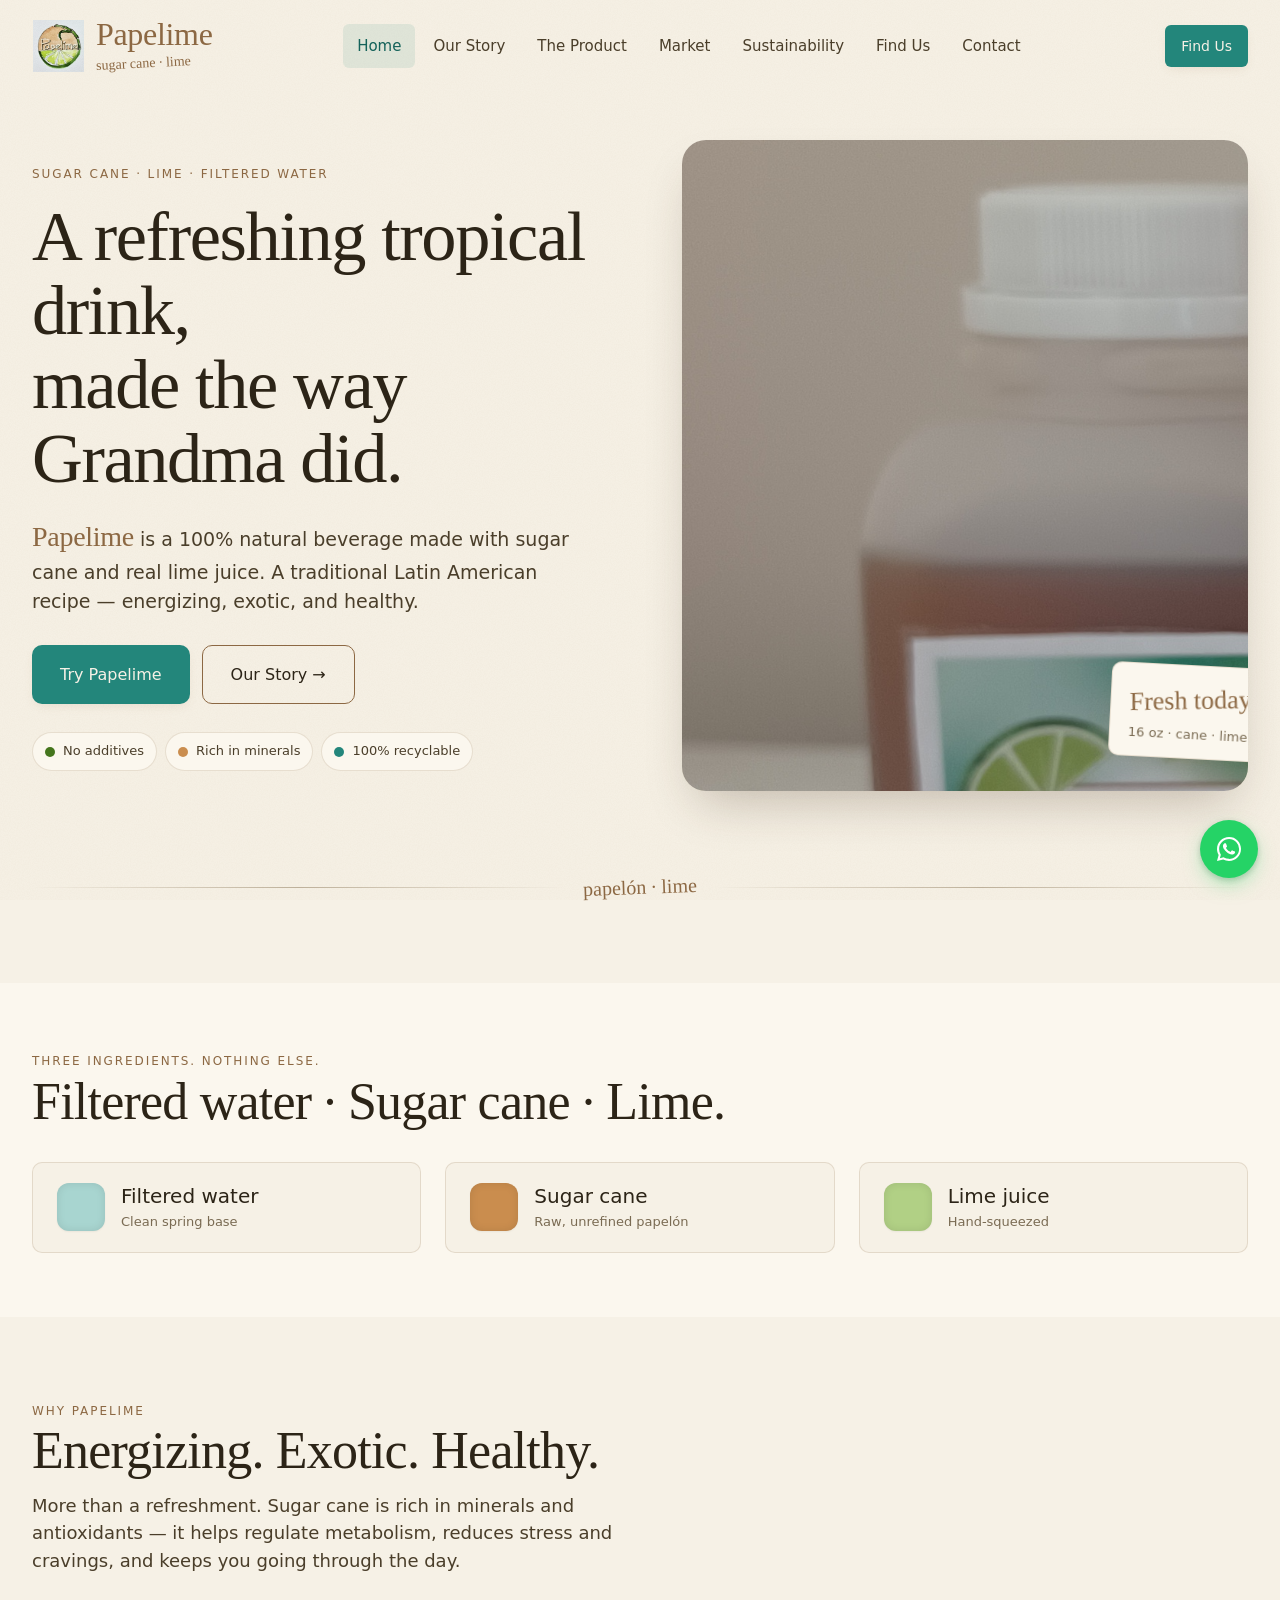
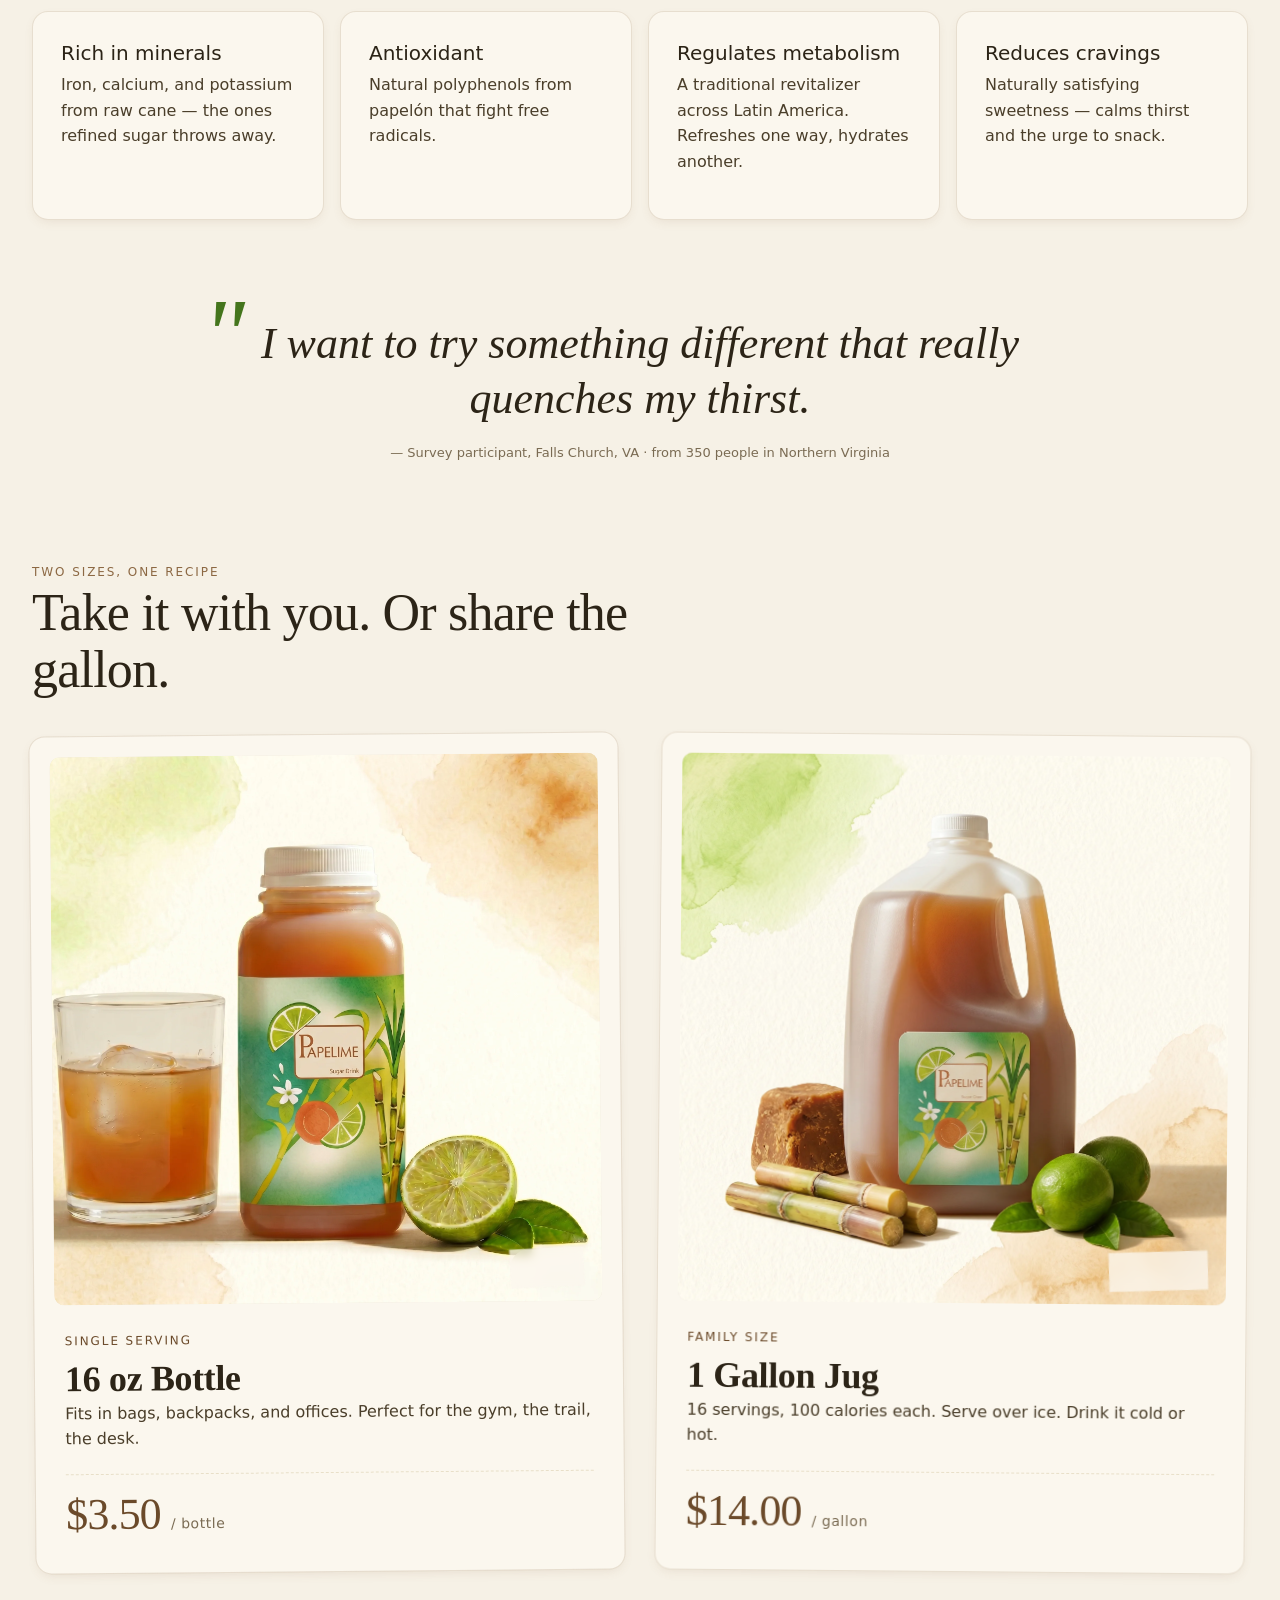
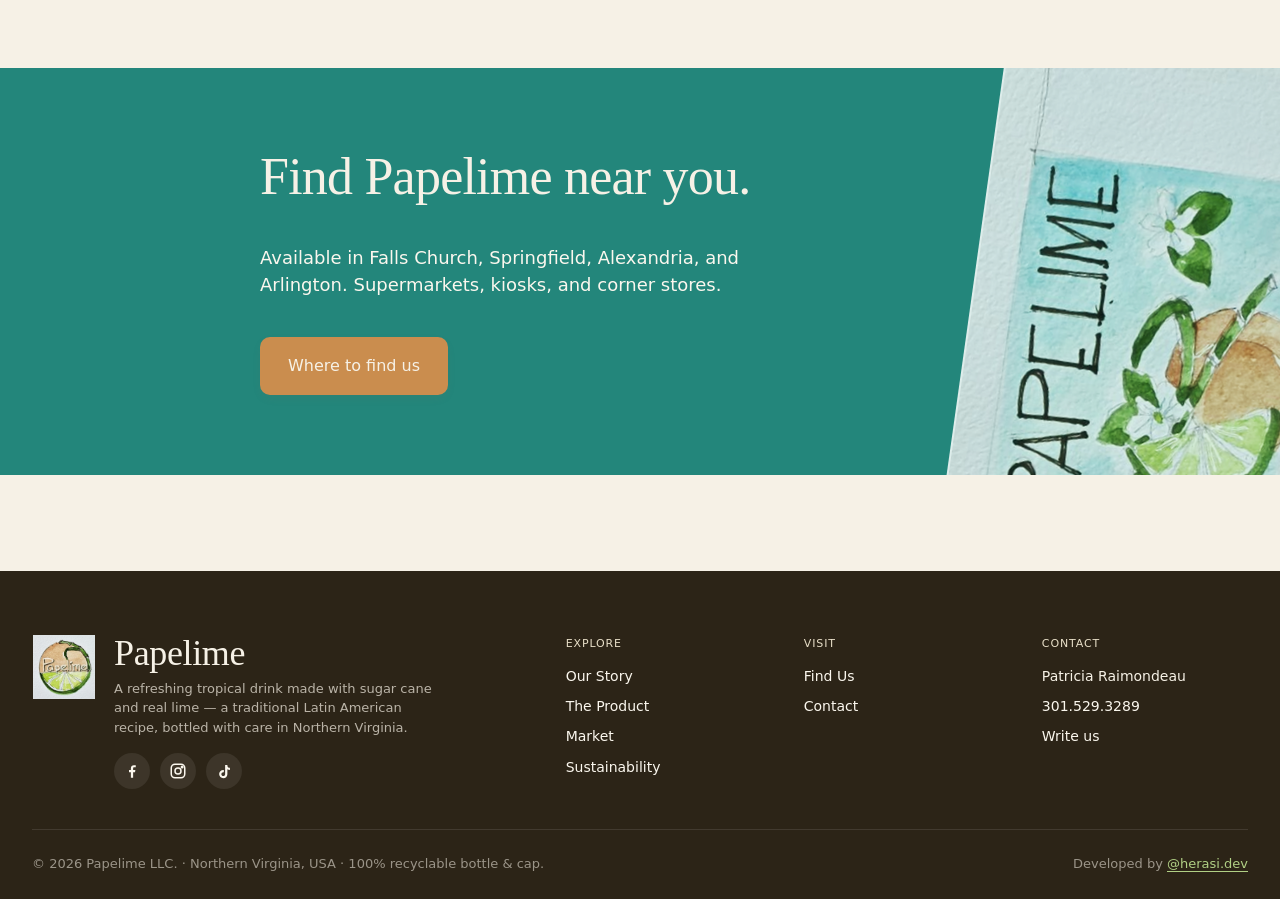
==== index.html @ 5a052194 "Redesign Two Sizes section: full square photos as visual hero Each product card now shows its full 1" ====
<!doctype html>
<html lang="en">
<head>
<meta charset="utf-8"/>
<meta name="viewport" content="width=device-width, initial-scale=1"/>
<meta http-equiv="Content-Security-Policy" content="default-src 'self'; img-src 'self' data:; style-src 'self' 'unsafe-inline' https://fonts.googleapis.com; font-src 'self' https://fonts.gstatic.com; script-src 'self'; connect-src 'self'; frame-ancestors 'none'; base-uri 'self'; form-action 'none';"/>
<title>Papelime — Sugar Cane &amp; Lime · Northern Virginia</title>
<meta name="description" content="A refreshing tropical drink made with sugar cane and real lime juice. A traditional Latin American recipe — energizing, exotic, healthy."/>
<link rel="stylesheet" href="styles.css"/>
<link rel="icon" type="image/png" href="assets/papelime-logo.png"/>
</head>
<body>
<div class="page-wrap">
<header class="nav">
  <a class="nav__brand" href="index.html">
    <img src="assets/papelime-logo.png" alt="Papelime"/>
    <span class="nav__brand-text">
      <span class="nav__brand-name">Papelime</span>
      <span class="nav__brand-sub">sugar cane &middot; lime</span>
    </span>
  </a>
  <nav class="nav__links" id="nav-menu">
    <a class="nav__link is-active" href="index.html">Home</a>
    <a class="nav__link" href="story/">Our Story</a>
    <a class="nav__link" href="product/">The Product</a>
    <a class="nav__link" href="market/">Market</a>
    <a class="nav__link" href="sustainability/">Sustainability</a>
    <a class="nav__link" href="find/">Find Us</a>
    <a class="nav__link" href="contact/">Contact</a>
  </nav>
  <div class="nav__cta">
    <a class="btn btn--primary btn--sm" href="find/">Find Us</a>
  </div>
  <button class="nav__toggle" type="button" aria-label="Open menu" aria-expanded="false" aria-controls="nav-menu">
    <svg viewBox="0 0 24 24" fill="none" stroke="currentColor" stroke-width="2" stroke-linecap="round"><line x1="3" y1="7" x2="21" y2="7"/><line x1="3" y1="12" x2="21" y2="12"/><line x1="3" y1="17" x2="21" y2="17"/></svg>
  </button>
</header>
<main class="page-content">

<section class="hero" data-screen-label="01 Home — Hero">
  <div class="hero__copy">
    <span class="t-eyebrow">Sugar Cane &middot; Lime &middot; Filtered Water</span>
    <h1 class="hero__h1">A refreshing tropical drink,<br/>made the way Grandma did.</h1>
    <p class="hero__sub">
      <span class="hero__brand-inline">Papelime</span> is a 100% natural beverage made with sugar cane and real lime juice.
      A traditional Latin American recipe &mdash; energizing, exotic, and healthy.
    </p>
    <div class="hero__ctas">
      <a class="btn btn--primary btn--lg" href="product/">Try Papelime</a>
      <a class="btn btn--ghost btn--lg" href="story/">Our Story →</a>
    </div>
    <div class="hero__chips">
      <span class="chip"><span class="chip__dot" style="background:var(--lime)"></span>No additives</span>
      <span class="chip"><span class="chip__dot" style="background:var(--papelon)"></span>Rich in minerals</span>
      <span class="chip"><span class="chip__dot" style="background:var(--cane-teal)"></span>100% recyclable</span>
    </div>
  </div>
  <div class="hero__art">
    <div class="hero__photo-wrap">
      <img class="hero__photo" src="assets/bottle-small.jpg" alt="Papelime 16 oz bottle"/>
      <div class="hero__label">
        <span class="script-note" style="font-size:26px; transform:rotate(-4deg); color:var(--molasses);">Fresh today</span>
        <span class="t-caption" style="display:block; margin-top:4px;">16 oz &middot; cane &middot; lime</span>
      </div>
    </div>
  </div>
</section>

<div class="divider"><span class="divider__line"></span><span class="script-note" style="font-size:20px; transform:rotate(-2deg); color:var(--molasses);">papelón &middot; lime</span><span class="divider__line"></span></div>

<section class="band" data-screen-label="01 Home — Ingredients">
  <div class="band__head">
    <span class="t-eyebrow">Three ingredients. Nothing else.</span>
    <h2 class="t-display-2">Filtered water · Sugar cane · Lime.</h2>
  </div>
  <div class="ingredients">
    <div class="ing">
      <span class="ing__swatch" style="background:var(--cane-teal-light)"></span>
      <div><h3 class="t-h3">Filtered water</h3><p class="t-caption" style="margin:4px 0 0">Clean spring base</p></div>
    </div>
    <div class="ing">
      <span class="ing__swatch" style="background:var(--papelon)"></span>
      <div><h3 class="t-h3">Sugar cane</h3><p class="t-caption" style="margin:4px 0 0">Raw, unrefined papelón</p></div>
    </div>
    <div class="ing">
      <span class="ing__swatch" style="background:var(--lime-light)"></span>
      <div><h3 class="t-h3">Lime juice</h3><p class="t-caption" style="margin:4px 0 0">Hand-squeezed</p></div>
    </div>
  </div>
</section>

<section class="section" data-screen-label="01 Home — Why">
  <div class="section__head">
    <span class="t-eyebrow">Why Papelime</span>
    <h2 class="t-display-2">Energizing. Exotic. Healthy.</h2>
    <p class="t-body-lg" style="max-width:640px; margin-top:12px;">
      More than a refreshment. Sugar cane is rich in minerals and antioxidants &mdash;
      it helps regulate metabolism, reduces stress and cravings, and keeps you going through the day.
    </p>
  </div>
  <div class="why">
    <div class="card card--warm"><h3 class="t-h3">Rich in minerals</h3><p class="t-body" style="margin-top:6px">Iron, calcium, and potassium from raw cane &mdash; the ones refined sugar throws away.</p></div>
    <div class="card card--warm"><h3 class="t-h3">Antioxidant</h3><p class="t-body" style="margin-top:6px">Natural polyphenols from papelón that fight free radicals.</p></div>
    <div class="card card--warm"><h3 class="t-h3">Regulates metabolism</h3><p class="t-body" style="margin-top:6px">A traditional revitalizer across Latin America. Refreshes one way, hydrates another.</p></div>
    <div class="card card--warm"><h3 class="t-h3">Reduces cravings</h3><p class="t-body" style="margin-top:6px">Naturally satisfying sweetness &mdash; calms thirst and the urge to snack.</p></div>
  </div>
</section>

<section class="quote" data-screen-label="01 Home — Quote">
  <blockquote class="quote__text">
    <span class="quote__open">"</span>
    I want to try something different that really quenches my thirst.
  </blockquote>
  <p class="t-caption" style="margin-top:18px;">&mdash; Survey participant, Falls Church, VA &middot; from 350 people in Northern Virginia</p>
</section>

<section class="section" data-screen-label="01 Home — Sizes">
  <div class="section__head">
    <span class="t-eyebrow">Two sizes, one recipe</span>
    <h2 class="t-display-2">Take it with you. Or share the gallon.</h2>
  </div>
  <div class="sizes">
    <div class="card sizes__card">
      <div class="sizes__card-art" data-note="16 oz"><img src="assets/bottle-16oz.webp" alt="Papelime 16 oz bottle"/></div>
      <div class="sizes__card-body">
        <span class="t-eyebrow">Single serving</span>
        <h3 class="t-h2" style="margin:8px 0 4px;">16 oz Bottle</h3>
        <p class="t-body">Fits in bags, backpacks, and offices. Perfect for the gym, the trail, the desk.</p>
        <div class="price"><span class="price__amount">$3.50</span><span class="price__unit">/ bottle</span></div>
      </div>
    </div>
    <div class="card sizes__card">
      <div class="sizes__card-art" data-note="1 gallon"><img src="assets/jug-1gal.webp" alt="Papelime 1 gallon jug"/></div>
      <div class="sizes__card-body">
        <span class="t-eyebrow">Family size</span>
        <h3 class="t-h2" style="margin:8px 0 4px;">1 Gallon Jug</h3>
        <p class="t-body">16 servings, 100 calories each. Serve over ice. Drink it cold or hot.</p>
        <div class="price"><span class="price__amount">$14.00</span><span class="price__unit">/ gallon</span></div>
      </div>
    </div>
  </div>
</section>

<section class="cta-band" data-screen-label="01 Home — CTA">
  <div class="cta-band__inner">
    <h2 class="t-display-2">Find Papelime near you.</h2>
    <p class="t-body-lg" style="max-width:520px;">Available in Falls Church, Springfield, Alexandria, and Arlington. Supermarkets, kiosks, and corner stores.</p>
    <a class="btn btn--onTeal btn--lg" href="find/">Where to find us</a>
  </div>
  <img class="cta-band__art" src="assets/label-art-c.png" alt=""/>
</section>

</main>
<footer class="footer">
  <div class="footer__top">
    <div class="footer__brand">
      <img src="assets/papelime-logo.png" alt="Papelime"/>
      <div>
        <div class="footer__brand-name">Papelime</div>
        <p>A refreshing tropical drink made with sugar cane and real lime &mdash; a traditional Latin American recipe, bottled with care in Northern Virginia.</p>
        <div class="footer__social">
          <a href="https://facebook.com/papelime" target="_blank" rel="noopener noreferrer" aria-label="Facebook">
            <svg viewBox="0 0 24 24" fill="currentColor"><path d="M13.5 21v-7.5h2.5l.5-3h-3V8.6c0-.9.3-1.5 1.6-1.5H17V4.4c-.3 0-1.3-.1-2.5-.1-2.4 0-4 1.5-4 4.1V10.5H8v3h2.5V21h3z"/></svg>
          </a>
          <a href="https://instagram.com/papelime" target="_blank" rel="noopener noreferrer" aria-label="Instagram">
            <svg viewBox="0 0 24 24" fill="none" stroke="currentColor" stroke-width="2"><rect x="3" y="3" width="18" height="18" rx="5"/><circle cx="12" cy="12" r="4"/><circle cx="17.5" cy="6.5" r="1" fill="currentColor"/></svg>
          </a>
          <a href="https://tiktok.com/@papelime" target="_blank" rel="noopener noreferrer" aria-label="TikTok">
            <svg viewBox="0 0 24 24" fill="currentColor"><path d="M19.6 7.7c-1.7 0-3.1-1.4-3.1-3.1V4h-3v12.2c0 1.4-1.1 2.5-2.5 2.5s-2.5-1.1-2.5-2.5 1.1-2.5 2.5-2.5c.3 0 .5 0 .8.1V10.7c-.3-.1-.5-.1-.8-.1-3 0-5.5 2.5-5.5 5.5S8 21.7 11 21.7s5.5-2.5 5.5-5.5V9.6c1 .6 2.1 1 3.4 1V7.7h-.3z"/></svg>
          </a>
        </div>
      </div>
    </div>
    <div class="footer__cols">
      <div>
        <h4>Explore</h4>
        <ul>
          <li><a href="story/">Our Story</a></li>
          <li><a href="product/">The Product</a></li>
          <li><a href="market/">Market</a></li>
          <li><a href="sustainability/">Sustainability</a></li>
        </ul>
      </div>
      <div>
        <h4>Visit</h4>
        <ul>
          <li><a href="find/">Find Us</a></li>
          <li><a href="contact/">Contact</a></li>
        </ul>
      </div>
      <div>
        <h4>Contact</h4>
        <ul>
          <li>Patricia Raimondeau</li>
          <li><a data-tel="301.529.3289">301.529.3289</a></li>
          <li><a data-mailto="Patricia.j.Raimondeau:gmail.com">Write us</a></li>
        </ul>
      </div>
    </div>
  </div>
  <div class="footer__bottom">
    <span>&copy; <span data-year>2026</span> Papelime LLC. &middot; Northern Virginia, USA &middot; 100% recyclable bottle &amp; cap.</span>
    <span>Developed by <a href="https://www.herasi.dev" target="_blank" rel="noopener noreferrer">@herasi.dev</a></span>
  </div>
</footer>
</div>
<script src="script.js"></script>
</body>
</html>
---- styles.css ----
/* =================================================================
 * Papelime — sitio estático
 * Un solo archivo CSS: tokens + estilos de página.
 * No depende de React ni de ningún framework.
 * ================================================================= */

@import url('https://fonts.googleapis.com/css2?family=Caveat:wght@400;500;700&family=Caveat+Brush&family=DM+Sans:wght@300;400;500;700&family=DM+Serif+Display:ital@0;1&display=swap');

/* ── TOKENS ─────────────────────────────────────────────────────── */
:root {
  --papelon:         #CA8D4E;
  --papelon-light:   #DCBE8D;
  --papelon-dark:    #8C5A2E;
  --lime-light:      #B1D085;
  --lime:            #44751C;
  --lime-dark:       #2F5614;
  --cane-teal:       #23867B;
  --cane-teal-light: #A8D5D0;
  --cane-teal-dark:  #14625A;
  --molasses:        #8C6843;
  --molasses-dark:   #6B4A2A;
  --paper:           #F6F1E6;
  --paper-warm:      #FBF7EE;
  --paper-cool:      #EEF3F2;
  --paper-edge:      #E8DFC8;
  --ink:             #2C2417;
  --ink-soft:        #4A3E2A;
  --ink-mute:        #7A6B53;
  --ink-faint:       #BDB09A;

  --radius-sm: 6px;
  --radius-md: 10px;
  --radius-lg: 16px;
  --radius-xl: 24px;

  --shadow-1: 0 1px 2px rgba(140,104,67,.08);
  --shadow-2: 0 4px 12px -4px rgba(140,104,67,.16);
  --shadow-3: 0 10px 30px -10px rgba(140,104,67,.25);
  --shadow-4: 0 24px 50px -16px rgba(60,40,20,.28);

  --ease: cubic-bezier(.22,1,.36,1);
  --dur-fast: 200ms;
  --dur-base: 320ms;

  --font-script-bold: 'Caveat Brush', 'Marker Felt', cursive;
  --font-script:      'Caveat', 'Bradley Hand', cursive;
  --font-display:     'DM Serif Display', Georgia, serif;
  --font-sans:        'DM Sans', system-ui, -apple-system, sans-serif;
}

/* ── BASE ───────────────────────────────────────────────────────── */
* { box-sizing: border-box; }
html, body { margin: 0; padding: 0; }
body {
  background: var(--paper);
  color: var(--ink-soft);
  font-family: var(--font-sans);
  font-size: 16px;
  line-height: 1.6;
  -webkit-font-smoothing: antialiased;
  text-rendering: optimizeLegibility;
}
a { color: inherit; text-decoration: none; }
img { max-width: 100%; display: block; }
button { font: inherit; cursor: pointer; }

/* paper grain overlay */
body::before {
  content:"";
  position: fixed; inset: 0;
  pointer-events: none;
  z-index: 1;
  opacity: .35;
  mix-blend-mode: multiply;
  background-image:
    url("data:image/svg+xml;utf8,<svg xmlns='http://www.w3.org/2000/svg' width='240' height='240'><filter id='n'><feTurbulence type='fractalNoise' baseFrequency='0.85' numOctaves='2' stitchTiles='stitch'/><feColorMatrix values='0 0 0 0 0.55 0 0 0 0 0.41 0 0 0 0 0.26 0 0 0 0.18 0'/></filter><rect width='240' height='240' filter='url(%23n)'/></svg>");
}
.page-wrap { position: relative; z-index: 2; }

/* ── TYPE ROLES ────────────────────────────────────────────────── */
.t-eyebrow {
  font-size: 12px;
  font-weight: 500;
  letter-spacing: .16em;
  text-transform: uppercase;
  color: var(--molasses);
}
.t-display-1 {
  font-family: var(--font-display);
  font-weight: 400;
  font-size: clamp(44px, 6vw, 76px);
  line-height: 1.05;
  letter-spacing: -.02em;
  color: var(--ink);
  margin: 0;
}
.t-display-2 {
  font-family: var(--font-display);
  font-weight: 400;
  font-size: clamp(32px, 4.5vw, 52px);
  line-height: 1.1;
  letter-spacing: -.015em;
  color: var(--ink);
  margin: 0;
}
.t-h2 {
  font-family: var(--font-sans);
  font-weight: 700;
  font-size: 28px;
  line-height: 1.2;
  color: var(--ink);
  margin: 0;
}
.t-h3 {
  font-family: var(--font-sans);
  font-weight: 500;
  font-size: 20px;
  line-height: 1.3;
  color: var(--ink);
  margin: 0;
}
.t-body { font-size: 16px; line-height: 1.6; color: var(--ink-soft); }
.t-body-lg { font-size: 18px; line-height: 1.55; color: var(--ink-soft); }
.t-caption { font-size: 13px; line-height: 1.45; color: var(--ink-mute); }
.t-label {
  font-size: 11px; font-weight: 500;
  letter-spacing: .08em; text-transform: uppercase;
  color: var(--ink-mute);
  margin: 0;
}
.t-handwritten { font-family: var(--font-script); font-size: 22px; color: var(--molasses); }
.script-note { font-family: var(--font-script); display: inline-block; }

/* ── NAVBAR ────────────────────────────────────────────────────── */
.nav {
  display: grid;
  grid-template-columns: auto 1fr auto;
  align-items: center;
  gap: 32px;
  padding: 18px 32px;
  max-width: 1320px;
  margin: 0 auto;
  position: relative;
  z-index: 50;
}
.nav__brand { display: flex; align-items: center; gap: 12px; }
.nav__brand img { width: 52px; height: 52px; object-fit: contain; }
.nav__brand-text { display: flex; flex-direction: column; gap: 2px; }
.nav__brand-name {
  font-family: var(--font-script-bold);
  font-size: 32px;
  color: var(--molasses);
  letter-spacing: -.01em;
  line-height: 1;
}
.nav__brand-sub { font-family: var(--font-script); font-size: 14px; color: var(--molasses); transform: rotate(-3deg); display: inline-block; }
.nav__links { display: flex; gap: 4px; justify-content: center; flex-wrap: wrap; }
.nav__link {
  font-size: 15px;
  font-weight: 500;
  padding: 10px 14px;
  border-radius: var(--radius-sm);
  color: var(--ink-soft);
  transition: color var(--dur-fast) var(--ease), background var(--dur-fast) var(--ease);
}
.nav__link:hover { color: var(--ink); background: rgba(140,104,67,.08); }
.nav__link.is-active { color: var(--cane-teal-dark); background: rgba(35,134,123,.10); }
.nav__toggle { display: none; }

/* ── BUTTONS ───────────────────────────────────────────────────── */
.btn {
  display: inline-flex; align-items: center; justify-content: center;
  gap: 8px;
  font-family: var(--font-sans);
  font-weight: 500;
  border: none;
  border-radius: var(--radius-sm);
  transition: transform var(--dur-fast) var(--ease),
              background var(--dur-fast) var(--ease),
              color var(--dur-fast) var(--ease),
              box-shadow var(--dur-fast) var(--ease);
  white-space: nowrap;
}
.btn:active { transform: scale(.98); }
.btn--sm { font-size: 14px; padding: 10px 16px; }
.btn--md { font-size: 15px; padding: 12px 20px; }
.btn--lg { font-size: 16px; padding: 16px 28px; border-radius: var(--radius-md); }
.btn--primary { background: var(--cane-teal); color: var(--paper); box-shadow: var(--shadow-2); }
.btn--primary:hover { background: var(--cane-teal-dark); box-shadow: var(--shadow-3); }
.btn--ghost { background: transparent; color: var(--ink); border: 1.5px solid var(--molasses); }
.btn--ghost:hover { background: rgba(140,104,67,.08); }
.btn--onTeal { background: var(--papelon); color: var(--paper); box-shadow: var(--shadow-2); }
.btn--onTeal:hover { background: var(--papelon-dark); }

/* ── CHIPS ─────────────────────────────────────────────────────── */
.chip {
  display: inline-flex; align-items: center; gap: 8px;
  padding: 8px 12px;
  background: var(--paper-warm);
  border: 1px solid rgba(140,104,67,.18);
  border-radius: 100px;
  font-size: 13px;
  font-weight: 500;
  color: var(--ink-soft);
}
.chip__dot { width: 10px; height: 10px; border-radius: 50%; display: inline-block; }

/* ── CARD ──────────────────────────────────────────────────────── */
.card {
  background: var(--paper);
  border-radius: var(--radius-lg);
  padding: 36px;
  box-shadow: var(--shadow-2);
  border: 1.5px solid rgba(140,104,67,.18);
}
.card--warm { background: var(--paper-warm); }
.card--cool { background: var(--paper-cool); }
.card--md { padding: 24px; }
.card--lg { padding: 48px; }

/* ── HERO ──────────────────────────────────────────────────────── */
.hero {
  display: grid;
  grid-template-columns: 1.05fr 1fr;
  gap: 56px;
  align-items: center;
  padding: 48px 32px 80px;
  max-width: 1320px;
  margin: 0 auto;
}
.hero__h1 {
  font-family: var(--font-display);
  font-weight: 400;
  font-size: clamp(44px, 5.5vw, 72px);
  line-height: 1.05;
  letter-spacing: -.02em;
  color: var(--ink);
  margin: 14px 0 18px;
}
.hero__sub { font-size: 19px; line-height: 1.55; color: var(--ink-soft); max-width: 540px; }
.hero__sub strong { color: var(--ink); font-weight: 500; }
.hero__brand-inline {
  font-family: var(--font-script-bold);
  font-size: 28px;
  color: var(--molasses);
  letter-spacing: -.01em;
}
.hero__ctas { display: flex; gap: 12px; margin-top: 28px; flex-wrap: wrap; }
.hero__chips { display: flex; gap: 8px; margin-top: 28px; flex-wrap: wrap; }
.hero__art { position: relative; aspect-ratio: 1 / 1.15; }
.hero__photo-wrap {
  position: relative;
  width: 100%; height: 100%;
  border-radius: var(--radius-xl);
  overflow: hidden;
  box-shadow: var(--shadow-4);
  background:
    radial-gradient(ellipse at 60% 30%, rgba(255,255,255,.85) 0%, transparent 60%),
    linear-gradient(180deg, var(--paper-warm) 0%, var(--paper-edge) 100%);
}
.hero__photo { width: 100%; height: 100%; object-fit: cover; object-position: center 20%; }
.hero__label {
  position: absolute;
  right: -22px; bottom: 32px;
  background: var(--paper-warm);
  padding: 14px 18px;
  border-radius: var(--radius-md);
  box-shadow: var(--shadow-3);
  transform: rotate(3deg);
  border: 1.5px solid rgba(140,104,67,.18);
  z-index: 3;
}

/* ── DIVIDER ──────────────────────────────────────────────────── */
.divider {
  display: flex; align-items: center; gap: 18px;
  max-width: 1320px; margin: 0 auto;
  padding: 0 32px;
  color: var(--molasses);
}
.divider__line { flex: 1; height: 1px; background: linear-gradient(90deg, transparent, var(--ink-faint), transparent); }

/* ── SECTION / BAND ───────────────────────────────────────────── */
.section { max-width: 1320px; margin: 80px auto; padding: 0 32px; }
.section__head { max-width: 720px; margin: 0 0 36px; }
.band { padding: 64px 32px; background: var(--paper-warm); margin: 80px 0; }
.band--teal { background: var(--cane-teal); color: var(--paper); }
.band--teal .t-eyebrow { color: var(--paper); }
.band--teal .t-display-2 { color: var(--paper); }
.band--teal .t-body-lg { color: var(--paper-warm); }
.band--paper { background: var(--paper); border-top: 1px solid var(--ink-faint); border-bottom: 1px solid var(--ink-faint); }
.band__head { max-width: 1320px; margin: 0 auto 32px; }

/* ── INGREDIENTS ──────────────────────────────────────────────── */
.ingredients { display: grid; grid-template-columns: repeat(3, 1fr); gap: 24px; max-width: 1320px; margin: 0 auto; }
.ing { display: flex; align-items: center; gap: 16px; padding: 20px 24px; background: var(--paper); border-radius: var(--radius-md); border: 1px solid rgba(140,104,67,.18); }
.ing__swatch { width: 48px; height: 48px; border-radius: 12px; flex-shrink: 0; box-shadow: inset 0 0 8px rgba(0,0,0,.10), 0 1px 2px rgba(0,0,0,.05); }

/* ── WHY (4-col) ──────────────────────────────────────────────── */
.why { display: grid; grid-template-columns: repeat(4, 1fr); gap: 16px; max-width: 1320px; margin: 32px auto 0; }
.why > * { height: 100%; padding: 28px; }

/* ── QUOTE ────────────────────────────────────────────────────── */
.quote { max-width: 900px; margin: 96px auto; padding: 0 32px; text-align: center; position: relative; }
.quote__text {
  font-family: var(--font-display);
  font-style: italic;
  font-size: clamp(28px, 3.6vw, 44px);
  line-height: 1.25;
  color: var(--ink);
  margin: 0;
  position: relative;
}
.quote__open {
  font-family: var(--font-script);
  font-size: clamp(60px, 8vw, 110px);
  color: var(--lime);
  position: absolute;
  left: -20px; top: -32px;
  line-height: 1;
}

/* ── SIZES (2-col cards) ──────────────────────────────────────── */
.sizes { display: grid; grid-template-columns: 1fr 1fr; gap: 36px; align-items: start; }
.sizes__card {
  padding: 20px 20px 36px;
  overflow: visible;
  position: relative;
  background: var(--paper-warm);
  transition: transform var(--dur-base) var(--ease), box-shadow var(--dur-base) var(--ease);
}
.sizes__card:nth-child(1) { transform: rotate(-.5deg); }
.sizes__card:nth-child(2) { transform: rotate(.5deg); }
.sizes__card:hover { transform: rotate(0) translateY(-6px); box-shadow: var(--shadow-3); }
.sizes__card-art {
  position: relative;
  aspect-ratio: 1 / 1;
  border-radius: var(--radius-md);
  overflow: hidden;
  background: var(--paper);
  margin-bottom: 22px;
  box-shadow: inset 0 0 0 1px rgba(140,104,67,.08);
}
.sizes__card-art img {
  width: 100%; height: 100%;
  object-fit: cover;
  display: block;
  transition: transform 600ms var(--ease);
}
.sizes__card:hover .sizes__card-art img { transform: scale(1.025); }
.sizes__card-art::after {
  content: attr(data-note);
  position: absolute;
  bottom: 14px; right: 18px;
  font-family: var(--font-script);
  font-size: 22px;
  color: var(--molasses-dark);
  background: rgba(251,247,238,.78);
  backdrop-filter: blur(4px);
  -webkit-backdrop-filter: blur(4px);
  padding: 2px 12px;
  border-radius: 999px;
  transform: rotate(-2deg);
  letter-spacing: .02em;
}
.sizes__card-body { padding: 0 10px; }
.sizes__card-body .t-eyebrow { color: var(--molasses-dark); }
.sizes__card-body h3 {
  font-family: var(--font-display);
  font-size: clamp(28px, 3vw, 36px);
  margin: 10px 0 10px;
  letter-spacing: -.01em;
  line-height: 1.05;
}
.sizes__card-body > p { color: var(--ink-soft); line-height: 1.55; margin: 0; }
.price {
  display: flex; align-items: baseline; gap: 10px;
  margin-top: 22px; padding-top: 18px;
  border-top: 1px dashed var(--paper-edge);
}
.price__amount {
  font-family: var(--font-display);
  font-size: clamp(34px, 4vw, 44px);
  color: var(--molasses-dark);
  letter-spacing: -.02em;
  line-height: 1;
}
.price__unit { color: var(--ink-mute); font-size: 14px; letter-spacing: .04em; }
@media (max-width: 720px) {
  .sizes { grid-template-columns: 1fr; gap: 32px; }
  .sizes__card,
  .sizes__card:nth-child(1),
  .sizes__card:nth-child(2) { transform: none; }
  .sizes__card:hover { transform: translateY(-4px); }
}
.price__unit { font-size: 14px; color: var(--ink-mute); }

/* ── CTA BAND ─────────────────────────────────────────────────── */
.cta-band {
  background: var(--cane-teal);
  margin: 96px 0 0;
  padding: 80px 32px;
  position: relative; overflow: hidden;
}
.cta-band__inner {
  max-width: 760px; margin: 0 auto;
  position: relative; z-index: 2;
  display: flex; flex-direction: column; align-items: flex-start;
  gap: 20px;
}
.cta-band__inner .t-display-2 { color: var(--paper); }
.cta-band__inner .t-body-lg { color: var(--paper-warm); }
.cta-band__art { position: absolute; right: -40px; top: -30px; width: 360px; opacity: .85; pointer-events: none; transform: rotate(8deg); }

/* ── PAGE HERO (interior pages) ──────────────────────────────── */
.page-hero { max-width: 1320px; margin: 32px auto 56px; padding: 0 32px; }

/* ── STORY ────────────────────────────────────────────────────── */
.story-grid { display: grid; grid-template-columns: 1fr 1fr; gap: 24px; max-width: 1320px; margin: 0 auto 80px; padding: 0 32px; }
.recipe { display: grid; grid-template-columns: 1.4fr 1fr; gap: 56px; align-items: center; max-width: 1320px; margin: 0 auto; padding: 0 32px; }
.recipe-list { list-style: none; padding: 0; margin: 32px 0 0; display: flex; flex-direction: column; gap: 28px; }
.recipe-list li { display: flex; gap: 24px; align-items: flex-start; }
.recipe-num { font-family: var(--font-display); font-size: 36px; color: var(--papelon); flex-shrink: 0; line-height: 1; min-width: 56px; }
.recipe__art { text-align: center; }
.recipe__art img { width: 100%; max-width: 360px; margin: 0 auto; display: block; }

.stats { display: grid; grid-template-columns: repeat(4, 1fr); gap: 16px; max-width: 1320px; margin: 0 auto; }
.stat { padding: 24px; background: rgba(255,255,255,.10); border: 1px solid rgba(255,255,255,.18); border-radius: var(--radius-md); }
.stat__value { font-family: var(--font-display); font-size: 64px; line-height: 1; color: var(--paper); display: flex; align-items: flex-start; }
.stat__suffix { font-size: 28px; margin-top: 8px; color: var(--paper-warm); }
.stat__label { display: block; margin-top: 12px; font-size: 14px; color: var(--paper-warm); line-height: 1.4; }

/* ── PRODUCT ──────────────────────────────────────────────────── */
.product { display: grid; grid-template-columns: 1fr 1fr; gap: 56px; max-width: 1320px; margin: 0 auto 80px; padding: 0 32px; align-items: flex-start; }
.product__art img { width: 100%; border-radius: var(--radius-xl); box-shadow: var(--shadow-4); }
.nutrition { margin: 32px 0; padding: 24px; background: var(--paper-warm); border-radius: var(--radius-md); border: 1px solid var(--ink-faint); }
.nutrition table { width: 100%; border-collapse: collapse; margin-top: 8px; font-size: 14px; }
.nutrition td { padding: 8px 0; border-bottom: 1px solid var(--ink-faint); color: var(--ink-soft); }
.nutrition td:last-child { text-align: right; color: var(--ink); font-weight: 500; }
.nutrition tr:last-child td { border-bottom: none; }
.howto { margin-top: 24px; padding: 20px 24px; background: var(--lime-light); border-radius: var(--radius-md); }
.howto ul { margin: 8px 0 0; padding-left: 20px; }
.howto li { font-size: 16px; color: var(--ink-soft); line-height: 1.7; }
.benefits { display: grid; grid-template-columns: repeat(5, 1fr); gap: 16px; max-width: 1320px; margin: 0 auto; padding: 0 32px; }
.benefits .card { padding: 24px; }

/* ── ECO ──────────────────────────────────────────────────────── */
.eco { display: grid; grid-template-columns: repeat(3, 1fr); gap: 20px; max-width: 1320px; margin: 0 auto 80px; padding: 0 32px; }
.eco__num { font-family: var(--font-display); font-size: 48px; color: var(--cane-teal); line-height: 1; margin-bottom: 12px; }
.pledge { display: grid; grid-template-columns: 1.4fr 1fr; gap: 56px; align-items: center; max-width: 1320px; margin: 0 auto; padding: 0 32px; }
.pledge__art img { width: 100%; max-width: 360px; margin: 0 auto; display: block; }

/* ── FIND ─────────────────────────────────────────────────────── */
.find { display: grid; grid-template-columns: repeat(2, 1fr); gap: 20px; max-width: 1320px; margin: 0 auto 80px; padding: 0 32px; }
.find__count { display: flex; align-items: baseline; gap: 12px; margin: 16px 0; }
.find__num { font-family: var(--font-display); font-size: 56px; line-height: 1; color: var(--papelon-dark); }
.map { max-width: 1320px; margin: 32px auto 0; padding: 0 32px; }
.map__inner {
  position: relative; height: 380px;
  background:
    radial-gradient(ellipse at 30% 40%, rgba(177,208,133,.30) 0%, transparent 60%),
    radial-gradient(ellipse at 70% 60%, rgba(35,134,123,.18) 0%, transparent 60%),
    var(--paper-warm);
  border-radius: var(--radius-lg);
  border: 1px solid var(--ink-faint);
  overflow: hidden;
}
.map__pin { position: absolute; display: flex; align-items: center; gap: 10px; transform: translate(-50%, -50%); }
.map__dot { width: 14px; height: 14px; background: var(--papelon); border: 2px solid var(--paper); border-radius: 50%; box-shadow: var(--shadow-2); }
.map__caption { position: absolute; bottom: 16px; right: 24px; color: var(--ink-mute); font-style: italic; }

/* ── CONTACT ──────────────────────────────────────────────────── */
.contact { display: grid; grid-template-columns: 1fr 1.2fr; gap: 32px; max-width: 1100px; margin: 0 auto 80px; padding: 0 32px; }
.contact__list { display: grid; grid-template-columns: 80px 1fr; gap: 8px 16px; margin: 16px 0; }
.contact__list dt { font-size: 12px; text-transform: uppercase; letter-spacing: .1em; color: var(--ink-mute); padding-top: 2px; }
.contact__list dd { margin: 0; color: var(--ink); font-size: 15px; }
.contact__list a { color: var(--cane-teal-dark); text-decoration: underline; text-underline-offset: 3px; }
.form {
  background: var(--paper);
  padding: 36px;
  border-radius: var(--radius-lg);
  border: 1.5px solid rgba(140,104,67,.18);
  box-shadow: var(--shadow-2);
  display: flex; flex-direction: column; gap: 16px;
}
.field { display: flex; flex-direction: column; gap: 6px; }
.field input, .field textarea, .field select {
  font: inherit; font-size: 15px;
  padding: 12px 14px;
  background: var(--paper-warm);
  border: 1.5px solid var(--ink-faint);
  border-radius: var(--radius-sm);
  color: var(--ink);
  transition: border-color var(--dur-fast) var(--ease), box-shadow var(--dur-fast) var(--ease);
}
.field input:focus, .field textarea:focus, .field select:focus {
  outline: none;
  border-color: var(--cane-teal);
  box-shadow: 0 0 0 4px rgba(35,134,123,.15);
}
.field textarea { resize: vertical; min-height: 120px; }
.form__success { display: none; color: var(--lime-dark); margin-top: 8px; font-size: 13px; }
.form.is-sent .form__success { display: block; }
.form.is-sent .btn { background: var(--lime-dark); }

/* ── FOOTER ───────────────────────────────────────────────────── */
.footer { background: var(--ink); color: var(--paper); padding: 64px 32px 24px; margin-top: 96px; }
.footer a { color: var(--paper-warm); transition: color var(--dur-fast) var(--ease); }
.footer a:hover { color: var(--lime-light); }
.footer__top { max-width: 1320px; margin: 0 auto; display: grid; grid-template-columns: 1.4fr 2fr; gap: 56px; padding-bottom: 40px; border-bottom: 1px solid rgba(255,255,255,.10); }
.footer__brand { display: flex; gap: 18px; align-items: flex-start; }
.footer__brand img { width: 64px; height: 64px; object-fit: contain; }
.footer__brand-name { font-family: var(--font-script-bold); font-size: 36px; color: var(--paper); letter-spacing: -.01em; line-height: 1; }
.footer__brand p { margin-top: 8px; color: rgba(246,241,230,.70); font-size: 13px; line-height: 1.5; max-width: 320px; }
.footer__cols { display: grid; grid-template-columns: repeat(3, 1fr); gap: 32px; }
.footer__cols h4 { color: var(--paper-edge); margin: 0 0 12px; font-size: 11px; font-weight: 500; letter-spacing: .08em; text-transform: uppercase; }
.footer__cols ul { list-style: none; padding: 0; margin: 0; display: flex; flex-direction: column; gap: 8px; font-size: 14px; }
.footer__bottom { max-width: 1320px; margin: 24px auto 0; display: flex; justify-content: space-between; gap: 16px; flex-wrap: wrap; font-size: 13px; color: rgba(246,241,230,.55); }
.footer__bottom a { color: var(--lime-light); text-decoration: underline; text-underline-offset: 3px; }

/* ── PAGE FADE-IN ─────────────────────────────────────────────── */
.page-content {
  animation: fadeUp 380ms var(--ease) both;
}
@keyframes fadeUp {
  from { opacity: 0; transform: translateY(8px); }
  to   { opacity: 1; transform: translateY(0); }
}

/* ── RESPONSIVE ───────────────────────────────────────────────── */
@media (max-width: 980px) {
  .nav { grid-template-columns: 1fr auto; }
  .nav__toggle {
    display: inline-flex; align-items: center; justify-content: center;
    width: 44px; height: 44px;
    background: transparent;
    border: 1.5px solid var(--molasses);
    border-radius: var(--radius-sm);
    color: var(--molasses);
  }
  .nav__toggle svg { width: 22px; height: 22px; }
  .nav__links {
    display: none;
    position: absolute;
    top: 100%; left: 16px; right: 16px;
    flex-direction: column;
    background: var(--paper-warm);
    padding: 12px;
    border-radius: var(--radius-md);
    box-shadow: var(--shadow-3);
    border: 1px solid var(--ink-faint);
    z-index: 60;
  }
  .nav__links.is-open { display: flex; }
  .nav__cta { display: none; }

  .hero, .recipe, .product, .pledge, .contact { grid-template-columns: 1fr; gap: 32px; }
  .ingredients, .why, .benefits, .eco, .find, .stats { grid-template-columns: 1fr 1fr; }
  .sizes { grid-template-columns: 1fr; }
  .story-grid { grid-template-columns: 1fr; }
  .footer__top { grid-template-columns: 1fr; gap: 32px; }
  .footer__cols { grid-template-columns: 1fr 1fr; }
}
@media (max-width: 640px) {
  .ingredients, .why, .benefits, .eco, .find, .stats { grid-template-columns: 1fr; }
  .footer__cols { grid-template-columns: 1fr; }
  .hero { padding: 24px 16px 56px; }
  .page-hero, .section, .band, .product, .recipe, .find, .eco, .pledge, .contact, .map { padding-left: 16px; padding-right: 16px; }
  .hero__label { right: 8px; }
}

/* ── WHATSAPP FLOATING BUTTON ─────────────────────────────────── */
.wa-fab {
  position: fixed;
  right: 22px;
  bottom: 22px;
  width: 58px;
  height: 58px;
  border-radius: 50%;
  background: #25D366;
  color: #fff;
  display: flex;
  align-items: center;
  justify-content: center;
  box-shadow: 0 8px 22px -6px rgba(37,211,102,.55), 0 2px 6px rgba(0,0,0,.18);
  z-index: 60;
  text-decoration: none;
  animation: wa-pulse 2.6s var(--ease) infinite;
  transition: transform var(--dur-fast) var(--ease),
              opacity var(--dur-base) var(--ease),
              visibility 0s linear var(--dur-base),
              box-shadow var(--dur-fast) var(--ease);
}
.wa-fab svg { width: 30px; height: 30px; display: block; }
.wa-fab:hover {
  transform: scale(1.08);
  box-shadow: 0 12px 28px -6px rgba(37,211,102,.7), 0 4px 10px rgba(0,0,0,.22);
  animation-play-state: paused;
}
.wa-fab:focus-visible {
  outline: 3px solid var(--lime-light);
  outline-offset: 3px;
}
.wa-fab.is-hidden {
  opacity: 0;
  visibility: hidden;
  transform: translateY(12px) scale(.92);
  transition: transform var(--dur-base) var(--ease),
              opacity var(--dur-base) var(--ease),
              visibility 0s linear var(--dur-base);
}
@keyframes wa-pulse {
  0%, 100% { box-shadow: 0 8px 22px -6px rgba(37,211,102,.55), 0 2px 6px rgba(0,0,0,.18), 0 0 0 0 rgba(37,211,102,.45); }
  60%      { box-shadow: 0 8px 22px -6px rgba(37,211,102,.55), 0 2px 6px rgba(0,0,0,.18), 0 0 0 14px rgba(37,211,102,0); }
}
@media (prefers-reduced-motion: reduce) {
  .wa-fab { animation: none; }
}
@media (max-width: 640px) {
  .wa-fab { right: 16px; bottom: 16px; width: 54px; height: 54px; }
}

/* ── FOOTER SOCIAL ICONS ─────────────────────────────────────── */
.footer__social { display: flex; gap: 10px; margin-top: 16px; }
.footer__social a {
  width: 36px; height: 36px; border-radius: 50%;
  background: rgba(255,255,255,.08);
  display: flex; align-items: center; justify-content: center;
  color: var(--paper-warm);
  transition: background var(--dur-fast) var(--ease), transform var(--dur-fast) var(--ease), color var(--dur-fast) var(--ease);
}
.footer__social a:hover { background: var(--lime); color: var(--paper); transform: translateY(-2px); }
.footer__social svg { width: 18px; height: 18px; }

/* ── DATA VIZ COMMON ─────────────────────────────────────────── */
.data-section { max-width: 1320px; margin: 0 auto; padding: 80px 32px; }
.data-head { margin-bottom: 40px; max-width: 720px; }
.data-grid-2 { display: grid; grid-template-columns: 1fr 1fr; gap: 32px; }
.data-grid-3 { display: grid; grid-template-columns: repeat(3, 1fr); gap: 24px; }
@media (max-width: 900px) {
  .data-grid-2, .data-grid-3 { grid-template-columns: 1fr; }
  .data-section { padding: 56px 16px; }
}
.viz-card {
  background: var(--paper-warm);
  border: 1px solid var(--paper-edge);
  border-radius: var(--radius-lg);
  padding: 28px;
  box-shadow: var(--shadow-2);
  position: relative;
}
.viz-card__title { font-family: var(--font-display); font-size: 24px; color: var(--ink); margin: 0 0 4px; letter-spacing: -.01em; }
.viz-card__sub { font-size: 13px; color: var(--ink-mute); margin: 0 0 24px; }

/* ── BAR CHART ───────────────────────────────────────────────── */
.bar-chart { display: flex; flex-direction: column; gap: 14px; }
.bar-row { display: grid; grid-template-columns: 110px 1fr 56px; align-items: center; gap: 14px; }
.bar-row__label { font-family: var(--font-sans); font-size: 12px; color: var(--ink-soft); letter-spacing: .06em; text-transform: uppercase; }
.bar-row__track { height: 18px; background: var(--paper); border: 1px solid var(--paper-edge); border-radius: 999px; overflow: hidden; }
.bar-row__fill {
  height: 100%; border-radius: 999px;
  background: linear-gradient(90deg, var(--papelon), var(--papelon-dark));
  width: 0;
  animation: bar-grow 1.4s var(--ease) forwards;
  animation-delay: var(--bar-delay, 0s);
}
.bar-row--lime .bar-row__fill { background: linear-gradient(90deg, var(--lime-light), var(--lime)); }
.bar-row--teal .bar-row__fill { background: linear-gradient(90deg, var(--cane-teal-light), var(--cane-teal)); }
.bar-row--accent .bar-row__fill { background: linear-gradient(90deg, var(--papelon-light), var(--papelon-dark)); position: relative; }
.bar-row--accent .bar-row__fill::after {
  content: ''; position: absolute; inset: 0;
  background: repeating-linear-gradient(45deg, transparent 0 6px, rgba(255,255,255,.18) 6px 8px);
}
.bar-row__value { font-family: var(--font-display); font-size: 18px; color: var(--ink); text-align: right; }
.bar-row.is-target .bar-row__label { color: var(--papelon-dark); font-weight: 700; }
.bar-row.is-target .bar-row__value { color: var(--papelon-dark); }
@keyframes bar-grow { from { width: 0; } to { width: var(--bar-w, 50%); } }

/* ── DONUT / PIE ─────────────────────────────────────────────── */
.donut-wrap { display: grid; grid-template-columns: minmax(160px, 220px) 1fr; gap: 24px; align-items: center; }
.donut { width: 100%; height: auto; transform: rotate(-90deg); display: block; }
.donut__hole { fill: var(--paper-warm); }
.donut__seg { fill: transparent; stroke-width: 7; }
.donut__seg--target { stroke-width: 9; filter: drop-shadow(0 0 4px rgba(202,141,78,.45)); }
.donut-legend { list-style: none; padding: 0; margin: 0; display: flex; flex-direction: column; gap: 10px; }
.donut-legend li { display: flex; align-items: center; gap: 10px; font-size: 13px; color: var(--ink-soft); }
.donut-legend__sw { width: 14px; height: 14px; border-radius: 4px; flex-shrink: 0; }
.donut-legend strong { font-family: var(--font-display); color: var(--ink); margin-left: auto; font-size: 16px; }
.donut-legend li.is-target { color: var(--papelon-dark); font-weight: 600; }
.donut-legend li.is-target strong { color: var(--papelon-dark); }
@media (max-width: 640px) { .donut-wrap { grid-template-columns: 1fr; justify-items: center; } }

/* ── LINE CHART ──────────────────────────────────────────────── */
.line-chart-wrap { overflow-x: auto; }
.line-chart { width: 100%; min-width: 720px; height: auto; overflow: visible; }
.line-chart__grid { stroke: var(--paper-edge); stroke-width: 1; stroke-dasharray: 2 4; }
.line-chart__axis { stroke: var(--ink-faint); stroke-width: 1; }
.line-chart__path {
  fill: none; stroke: var(--papelon-dark); stroke-width: 3;
  stroke-linecap: round; stroke-linejoin: round;
  stroke-dasharray: 2400; stroke-dashoffset: 2400;
  animation: line-draw 2.4s var(--ease) forwards;
}
.line-chart__area { fill: var(--papelon-light); opacity: 0; animation: line-fade 1.4s var(--ease) 1.4s forwards; }
.line-chart__dot { fill: var(--paper-warm); stroke: var(--papelon-dark); stroke-width: 2.5; }
.line-chart__label { font-family: var(--font-sans); font-size: 11px; fill: var(--ink-mute); text-anchor: middle; letter-spacing: .08em; text-transform: uppercase; }
.line-chart__value { font-family: var(--font-display); font-size: 13px; fill: var(--ink); text-anchor: middle; }
@keyframes line-draw { to { stroke-dashoffset: 0; } }
@keyframes line-fade { to { opacity: .28; } }

/* ── SWOT ────────────────────────────────────────────────────── */
.swot { display: grid; grid-template-columns: 1fr 1fr; gap: 0;
  border: 1px solid var(--paper-edge); border-radius: var(--radius-lg);
  overflow: hidden; background: var(--paper-warm); }
.swot__cell { padding: 32px; border-right: 1px solid var(--paper-edge); border-bottom: 1px solid var(--paper-edge); position: relative; }
.swot__cell:nth-child(2n) { border-right: none; }
.swot__cell:nth-last-child(-n+2) { border-bottom: none; }
.swot__cell h3 { font-family: var(--font-display); font-size: 28px; margin: 8px 0 4px; letter-spacing: -.01em; }
.swot__cell ul { padding-left: 18px; margin: 14px 0 0; font-size: 14px; line-height: 1.7; color: var(--ink-soft); }
.swot__cell--s h3 { color: var(--lime-dark); }
.swot__cell--w h3 { color: var(--papelon-dark); }
.swot__cell--o h3 { color: var(--cane-teal-dark); }
.swot__cell--t h3 { color: var(--molasses-dark); }
.swot__cell::before { content: ''; position: absolute; top: 0; left: 0; height: 4px; width: 64px; }
.swot__cell--s::before { background: var(--lime); }
.swot__cell--w::before { background: var(--papelon); }
.swot__cell--o::before { background: var(--cane-teal); }
.swot__cell--t::before { background: var(--molasses); }
@media (max-width: 640px) {
  .swot { grid-template-columns: 1fr; }
  .swot__cell { border-right: none !important; border-bottom: 1px solid var(--paper-edge) !important; }
  .swot__cell:last-child { border-bottom: none !important; }
}

/* ── ORG CHART ───────────────────────────────────────────────── */
.org { display: flex; flex-direction: column; align-items: center; gap: 28px; padding: 16px 0; }
.org-level { display: flex; gap: 16px; flex-wrap: wrap; justify-content: center; position: relative; }
.org-level::before { content: ''; position: absolute; top: -14px; left: 50%; width: 1px; height: 14px; background: var(--paper-edge); }
.org-level:first-child::before { display: none; }
.org-node {
  background: var(--paper-warm); border: 1px solid var(--paper-edge); border-radius: var(--radius-md);
  padding: 12px 18px; min-width: 150px; text-align: center;
  font-family: var(--font-sans); font-size: 13px; font-weight: 500; color: var(--ink);
  box-shadow: var(--shadow-1);
  transition: transform var(--dur-fast) var(--ease), box-shadow var(--dur-fast) var(--ease);
}
.org-node:hover { transform: translateY(-2px); box-shadow: var(--shadow-2); }
.org-node--lead { background: var(--cane-teal); color: var(--paper); border-color: var(--cane-teal-dark); }
.org-node--mgr { background: var(--papelon); color: var(--paper); border-color: var(--papelon-dark); }
.org-branches { display: grid; grid-template-columns: repeat(auto-fit, minmax(140px, 1fr)); gap: 12px; max-width: 920px; width: 100%; }
.org-branches .org-node { padding: 10px 14px; min-width: 0; }

/* ── DISTRIBUTION CHANNELS ───────────────────────────────────── */
.channels { display: grid; grid-template-columns: repeat(3, 1fr); gap: 24px; }
.channel {
  background: var(--paper-warm); border: 1px solid var(--paper-edge); border-radius: var(--radius-lg);
  padding: 28px; position: relative; overflow: hidden;
  transition: transform var(--dur-base) var(--ease), box-shadow var(--dur-base) var(--ease);
}
.channel:hover { transform: translateY(-4px); box-shadow: var(--shadow-3); }
.channel__icon {
  width: 56px; height: 56px; border-radius: 50%;
  display: flex; align-items: center; justify-content: center;
  background: var(--paper); margin-bottom: 16px; color: var(--papelon-dark);
  position: relative; z-index: 1;
}
.channel__icon svg { width: 28px; height: 28px; }
.channel h3 { font-family: var(--font-display); font-size: 26px; margin: 0 0 6px; position: relative; z-index: 1; }
.channel p { font-size: 14px; line-height: 1.6; color: var(--ink-soft); margin: 0; position: relative; z-index: 1; }
.channel::after {
  content: ''; position: absolute; bottom: -50px; right: -50px;
  width: 150px; height: 150px; border-radius: 50%;
  background: radial-gradient(circle at center, var(--papelon-light), transparent 70%);
  opacity: .35;
}
@media (max-width: 900px) { .channels { grid-template-columns: 1fr; } }

/* ── PULL QUOTE ──────────────────────────────────────────────── */
.pull-quote { max-width: 920px; margin: 0 auto; padding: 64px 32px; text-align: center; position: relative; }
.pull-quote::before {
  content: '"'; font-family: var(--font-display); font-size: 200px;
  color: var(--papelon-light); position: absolute; top: -20px; left: 50%;
  transform: translateX(-50%); line-height: 1; opacity: .35;
}
.pull-quote__text {
  font-family: var(--font-display); font-style: italic;
  font-size: clamp(22px, 3.2vw, 36px); line-height: 1.35;
  color: var(--ink); margin: 0; position: relative; z-index: 1;
}
.pull-quote__cite {
  font-family: var(--font-sans); font-size: 12px; letter-spacing: .14em;
  text-transform: uppercase; color: var(--molasses-dark); margin-top: 24px;
}

/* ── CONSUMER VOICES ─────────────────────────────────────────── */
.voices { display: grid; grid-template-columns: repeat(auto-fit, minmax(240px, 1fr)); gap: 28px; }
.voice {
  background: var(--paper-warm); border: 1px solid var(--paper-edge); border-radius: 18px;
  padding: 24px; position: relative;
  font-family: var(--font-script); font-size: 22px; line-height: 1.4; color: var(--ink-soft);
  box-shadow: var(--shadow-1);
}
.voice::after {
  content: ''; position: absolute; bottom: -12px; left: 32px;
  width: 24px; height: 12px;
  background: var(--paper-warm);
  border-right: 1px solid var(--paper-edge); border-bottom: 1px solid var(--paper-edge);
  transform: skewX(-20deg);
}
.voice:nth-child(2) { transform: rotate(-1deg); }
.voice:nth-child(3) { transform: rotate(.6deg); }

/* ── MICRO STATS STRIP ───────────────────────────────────────── */
.micro-strip {
  display: grid; grid-template-columns: repeat(4, 1fr); gap: 24px;
  padding: 40px 0; border-top: 1px solid var(--paper-edge); border-bottom: 1px solid var(--paper-edge);
  max-width: 1320px; margin: 0 auto;
}
.micro-stat__n { font-family: var(--font-display); font-size: clamp(40px, 5vw, 64px); line-height: 1; color: var(--papelon-dark); }
.micro-stat__l { font-family: var(--font-sans); font-size: 11px; letter-spacing: .14em; text-transform: uppercase; color: var(--ink-mute); margin-top: 8px; }
@media (max-width: 640px) { .micro-strip { grid-template-columns: 1fr 1fr; padding: 24px 16px; } }
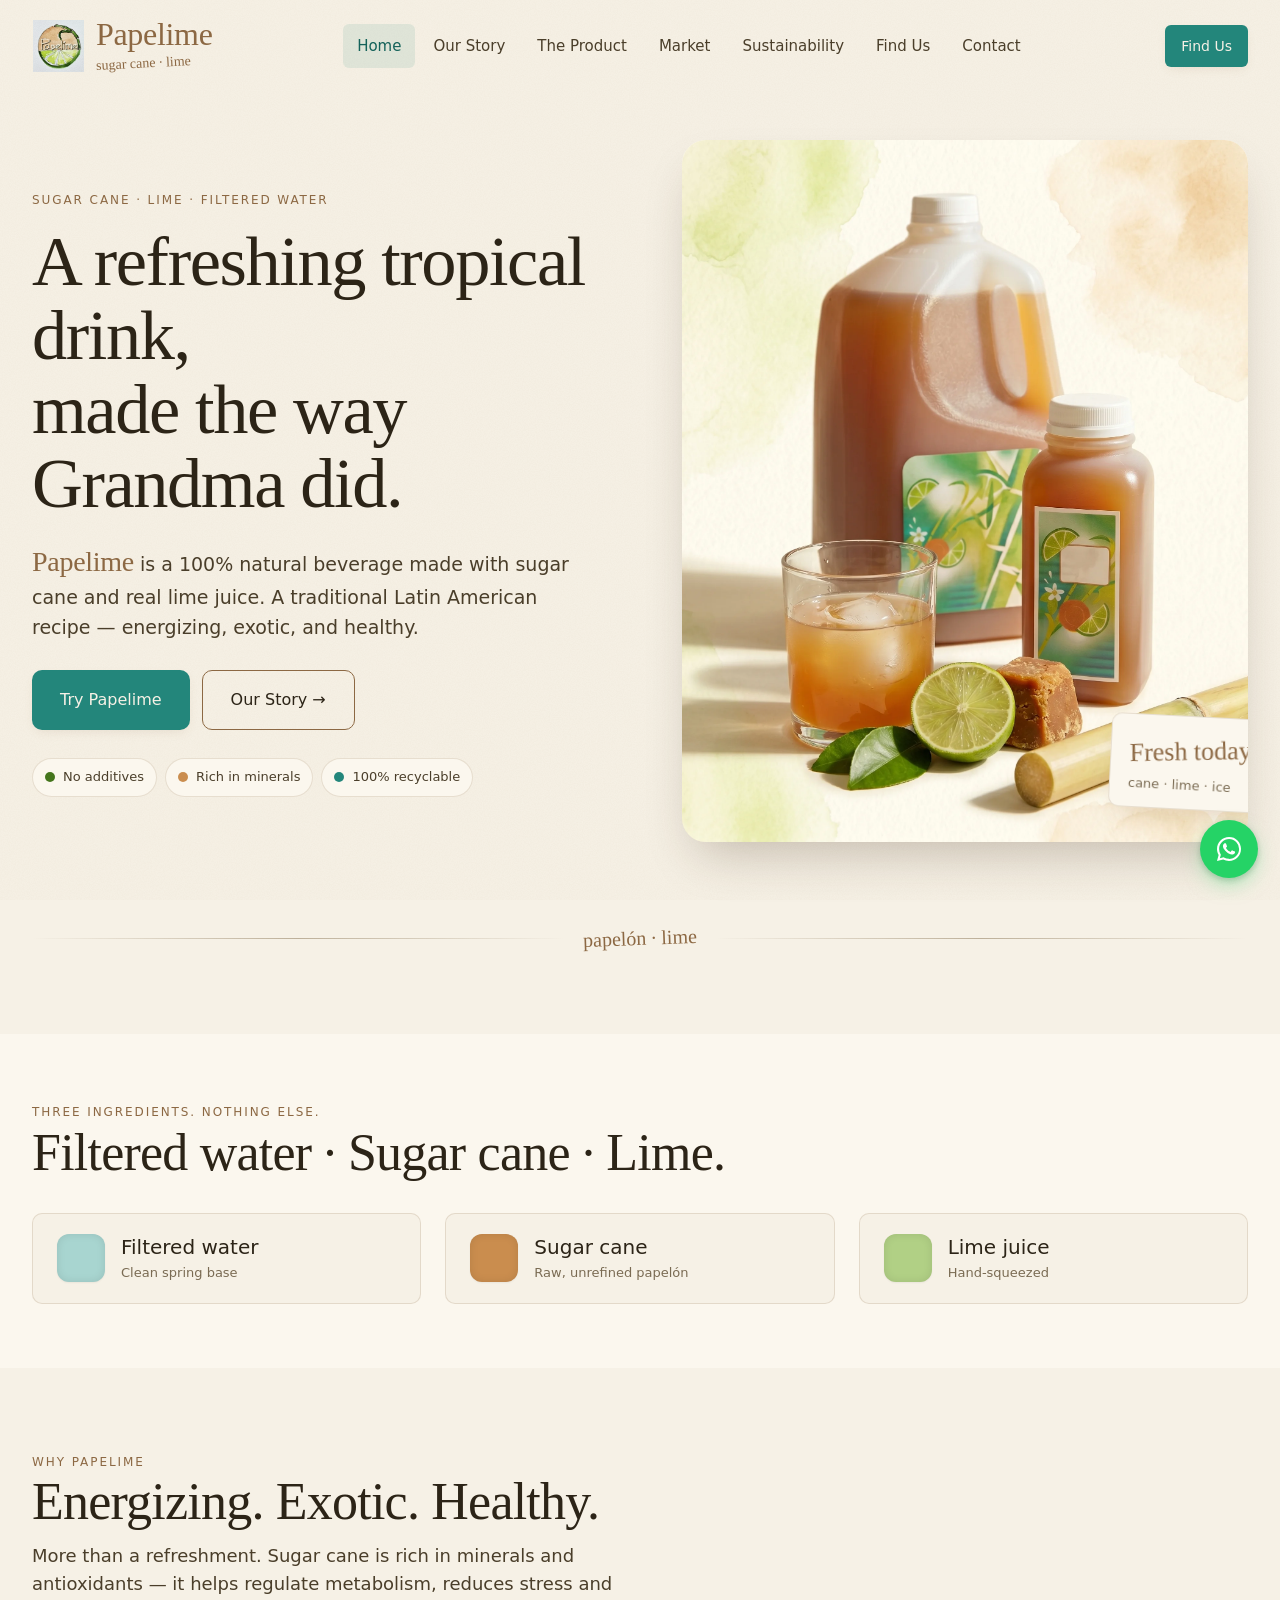
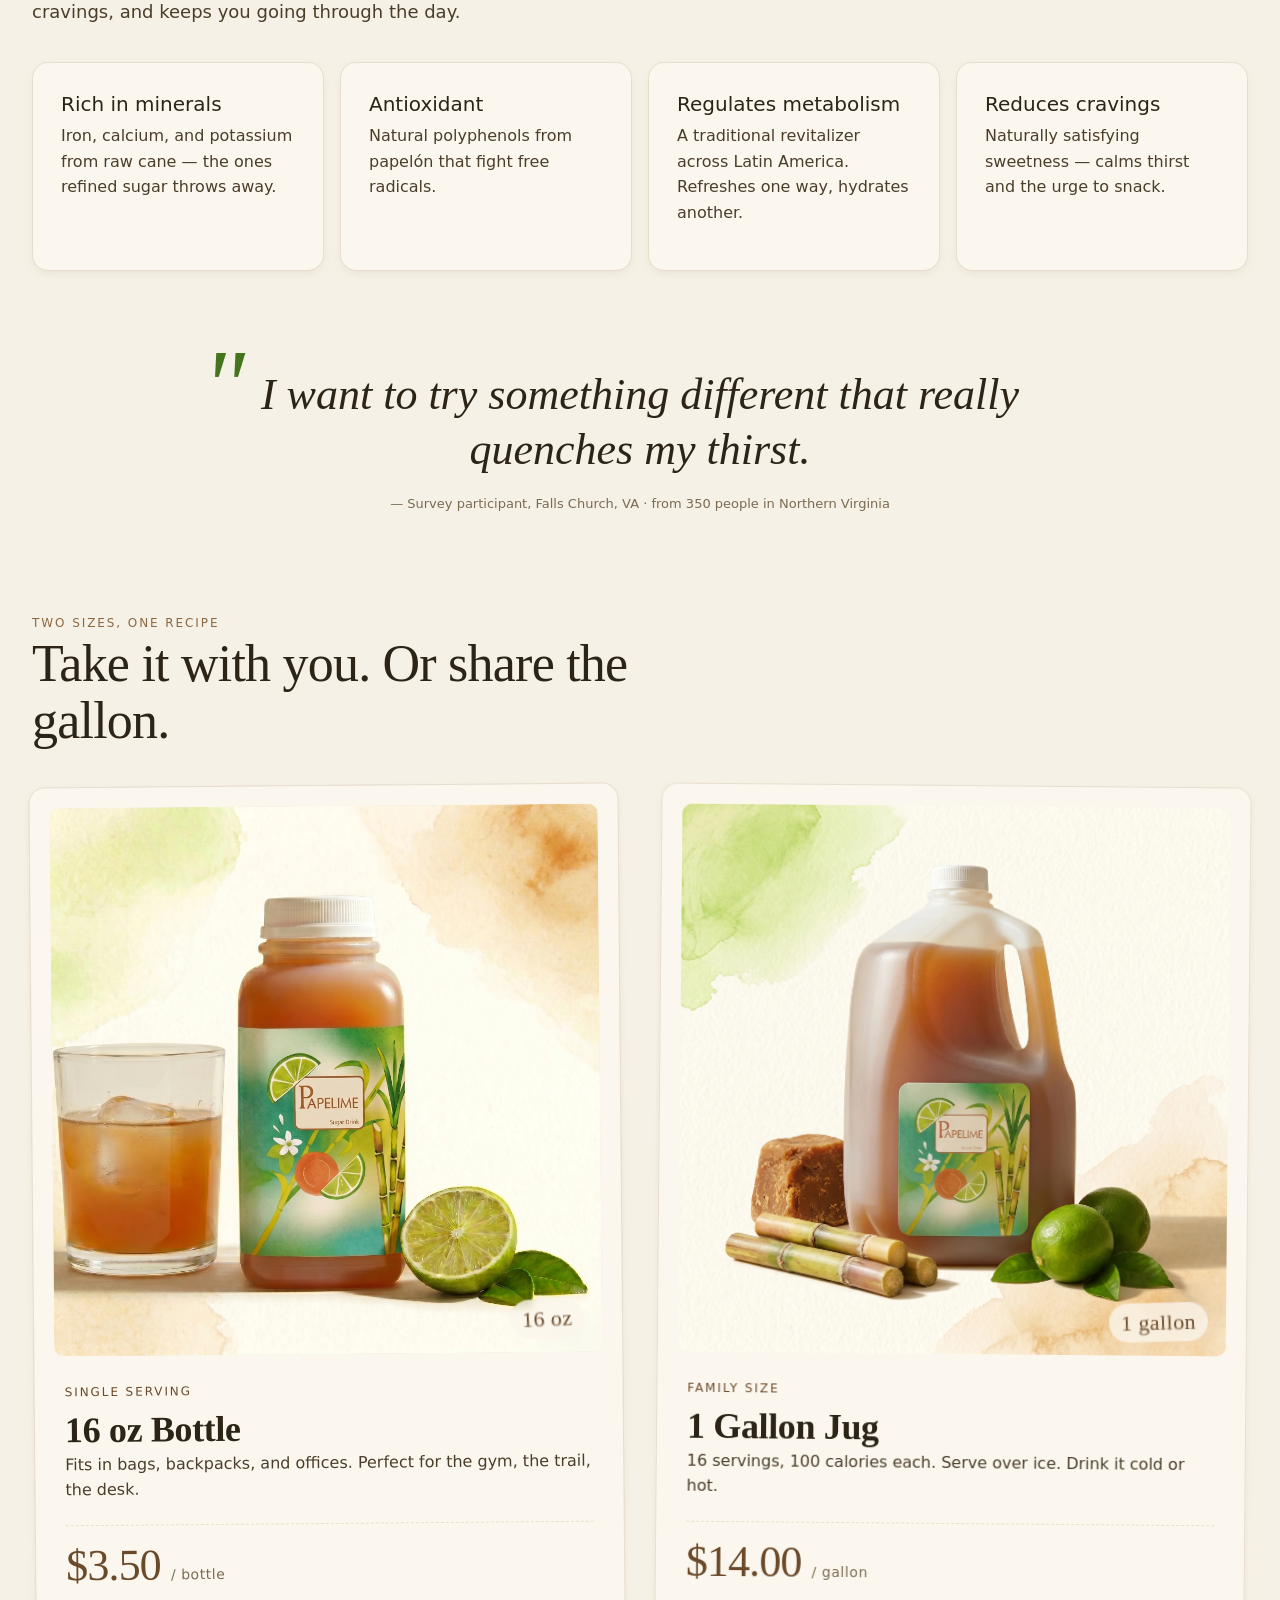
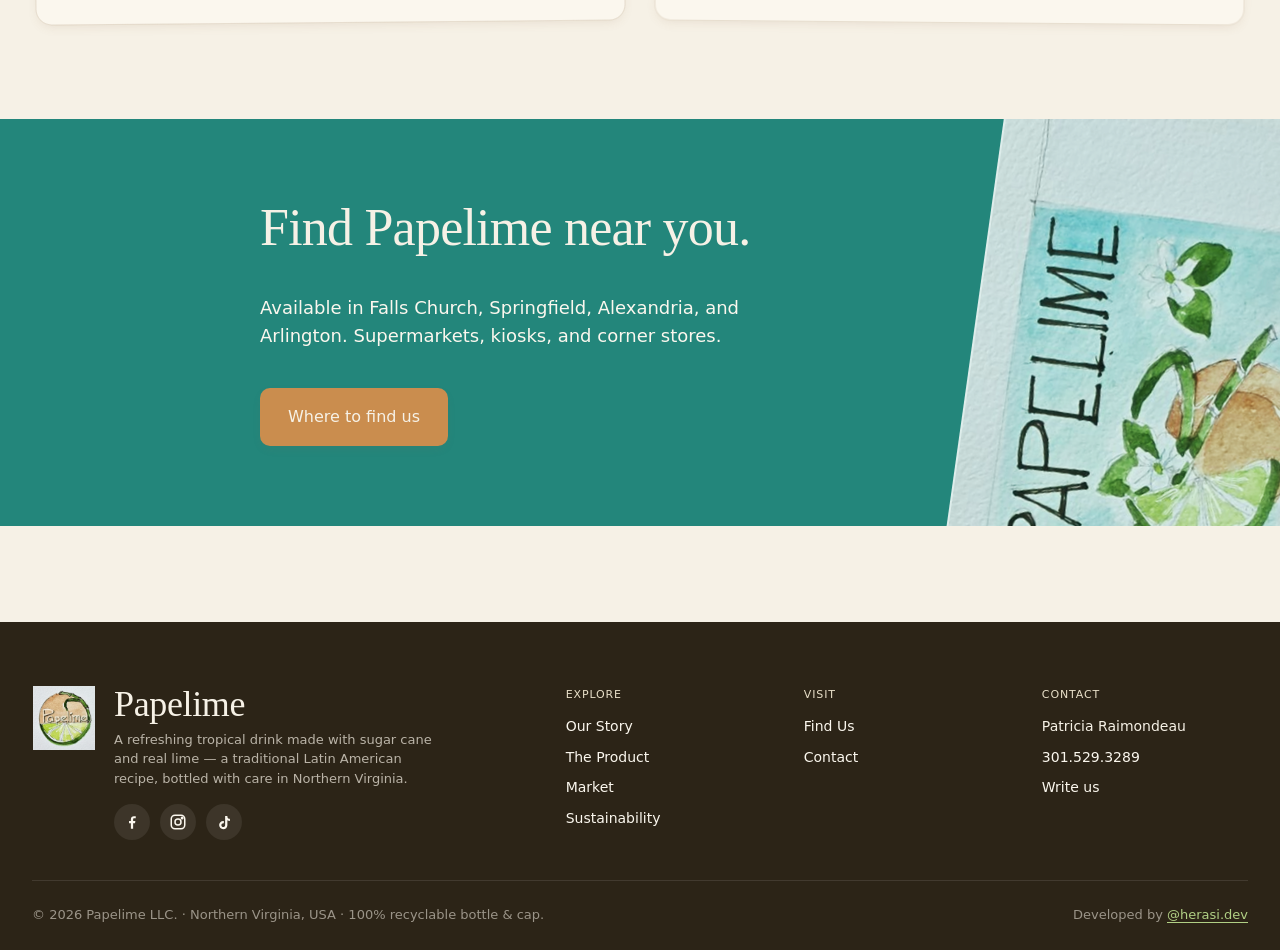
==== commit 63fbe861: "Replace hero image with editorial duo composition Vertical 4:5 hero shot featuring the gallon jug, 1" ====
--- a/index.html
+++ b/index.html
@@ -57,10 +57,10 @@
   </div>
   <div class="hero__art">
     <div class="hero__photo-wrap">
-      <img class="hero__photo" src="assets/bottle-small.jpg" alt="Papelime 16 oz bottle"/>
+      <img class="hero__photo" src="assets/hero-duo.webp" alt="Papelime — 1 gallon jug, 16 oz bottle, glass with ice, lime and sugar cane"/>
       <div class="hero__label">
         <span class="script-note" style="font-size:26px; transform:rotate(-4deg); color:var(--molasses);">Fresh today</span>
-        <span class="t-caption" style="display:block; margin-top:4px;">16 oz &middot; cane &middot; lime</span>
+        <span class="t-caption" style="display:block; margin-top:4px;">cane &middot; lime &middot; ice</span>
       </div>
     </div>
   </div>
--- a/styles.css
+++ b/styles.css
@@ -247,7 +247,7 @@
 }
 .hero__ctas { display: flex; gap: 12px; margin-top: 28px; flex-wrap: wrap; }
 .hero__chips { display: flex; gap: 8px; margin-top: 28px; flex-wrap: wrap; }
-.hero__art { position: relative; aspect-ratio: 1 / 1.15; }
+.hero__art { position: relative; aspect-ratio: 1 / 1.24; }
 .hero__photo-wrap {
   position: relative;
   width: 100%; height: 100%;
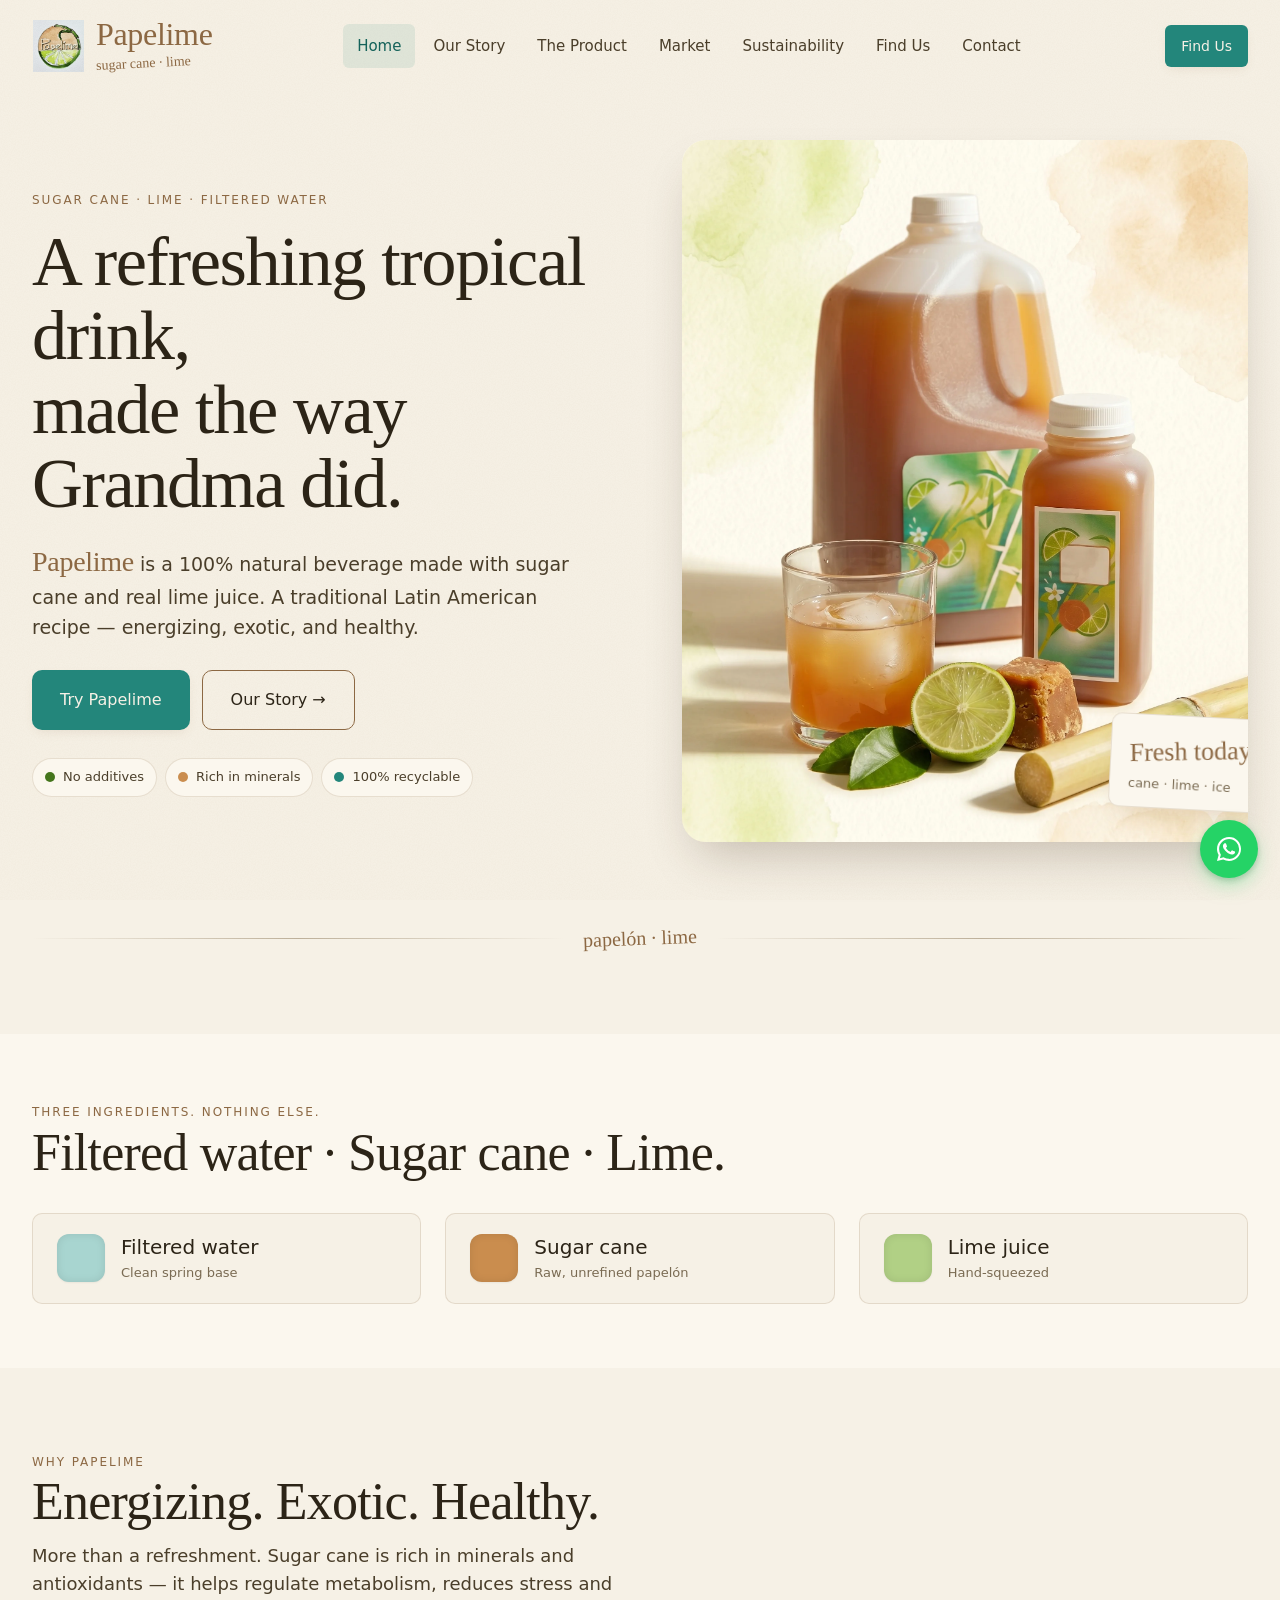
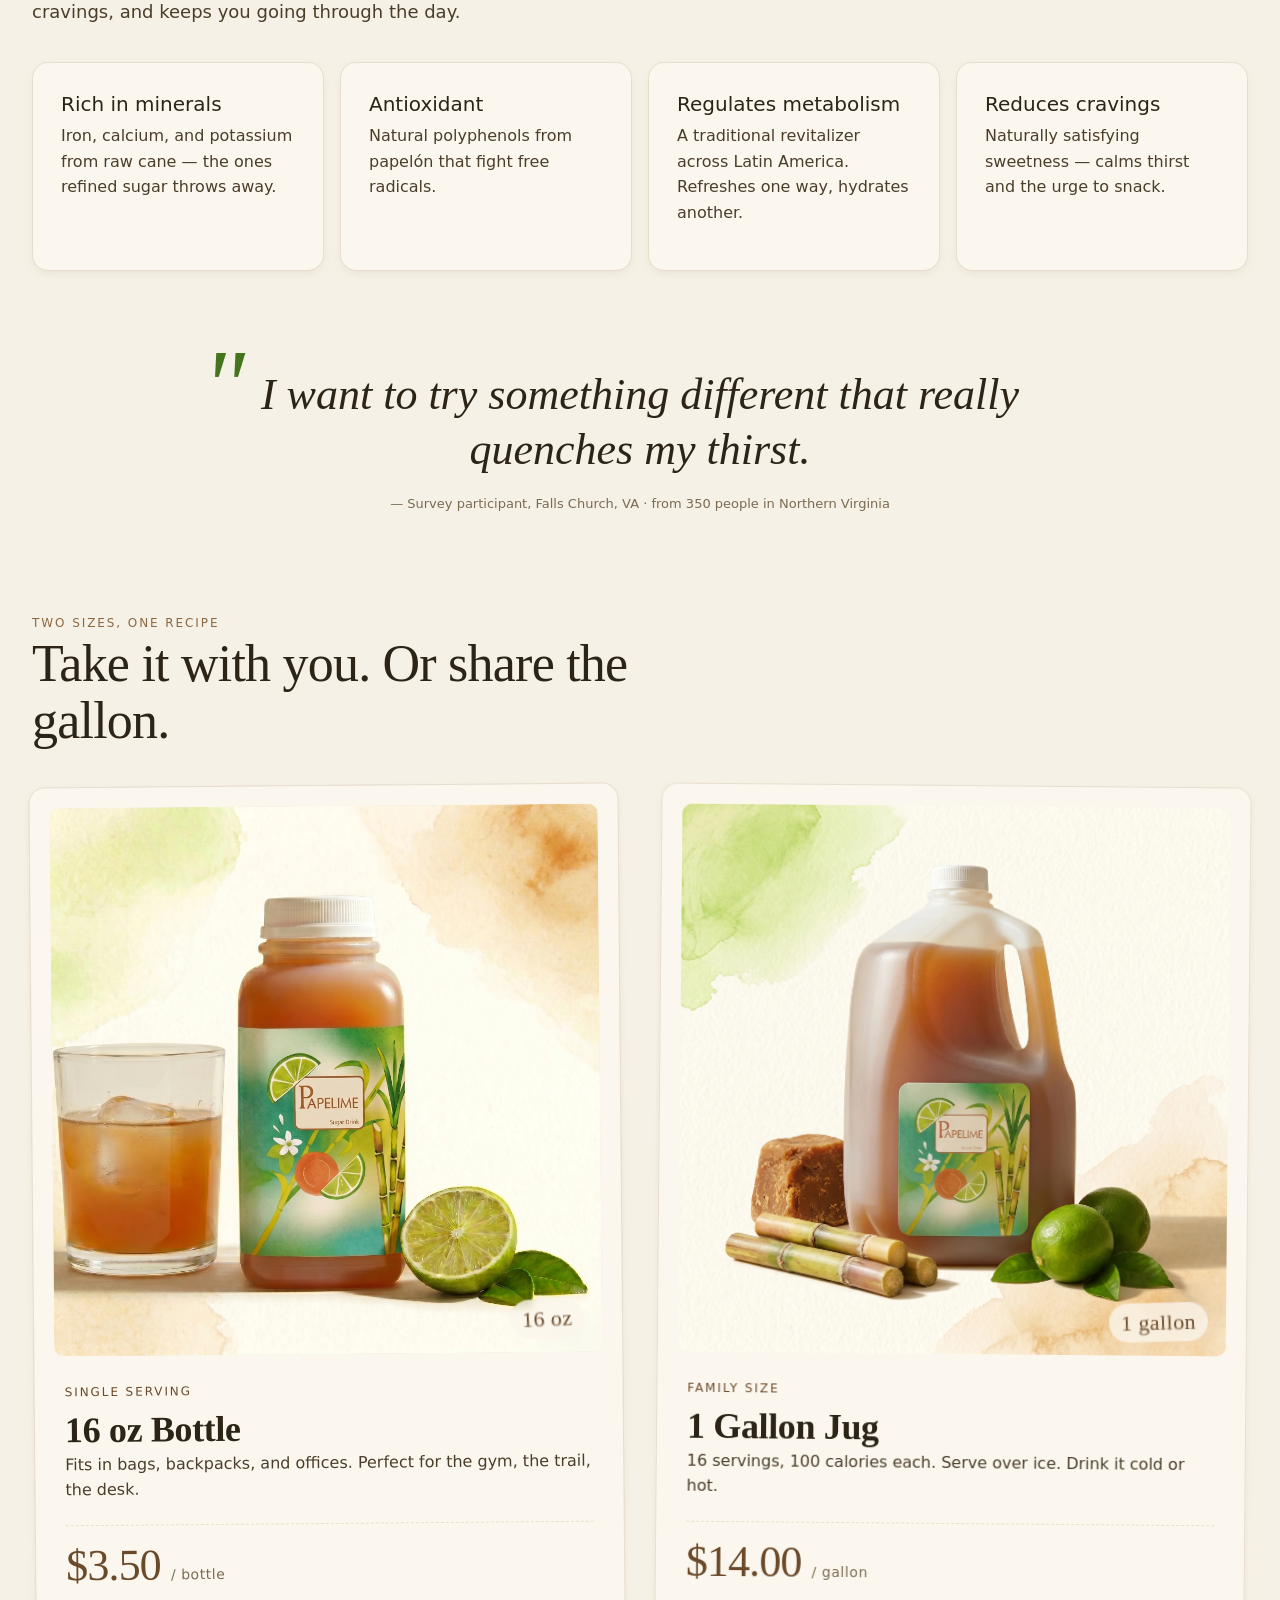
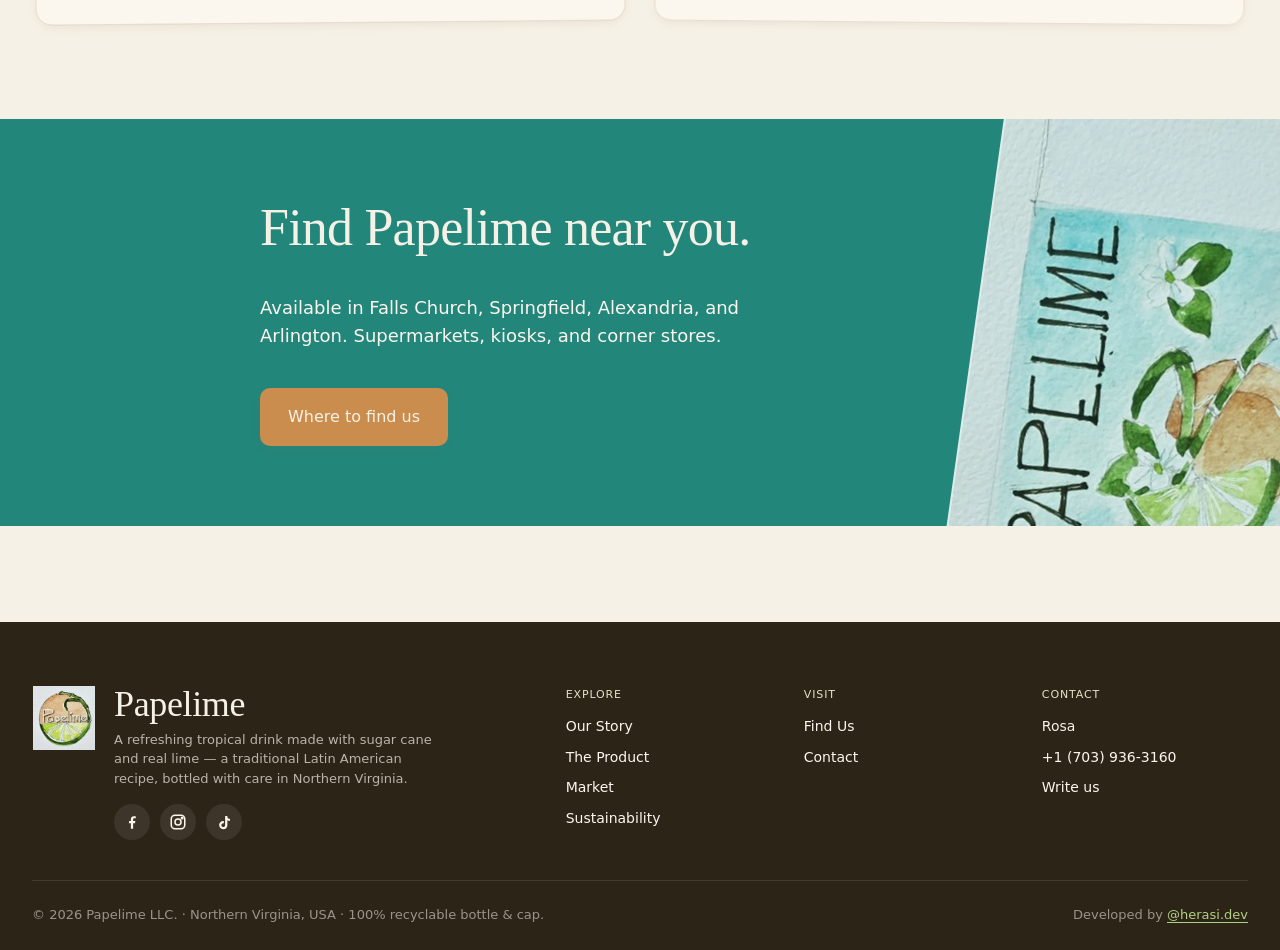
==== commit b4bc4db5: "Update contact info site-wide - Phone: 301.529.3289 → +1 (703) 936-3160 - Email: Patricia.j.Raimonde" ====
--- a/index.html
+++ b/index.html
@@ -191,9 +191,9 @@
       <div>
         <h4>Contact</h4>
         <ul>
-          <li>Patricia Raimondeau</li>
-          <li><a data-tel="301.529.3289">301.529.3289</a></li>
-          <li><a data-mailto="Patricia.j.Raimondeau:gmail.com">Write us</a></li>
+          <li>Rosa</li>
+          <li><a data-tel="+1 (703) 936-3160">+1 (703) 936-3160</a></li>
+          <li><a data-mailto="contacto:papelime.com">Write us</a></li>
         </ul>
       </div>
     </div>
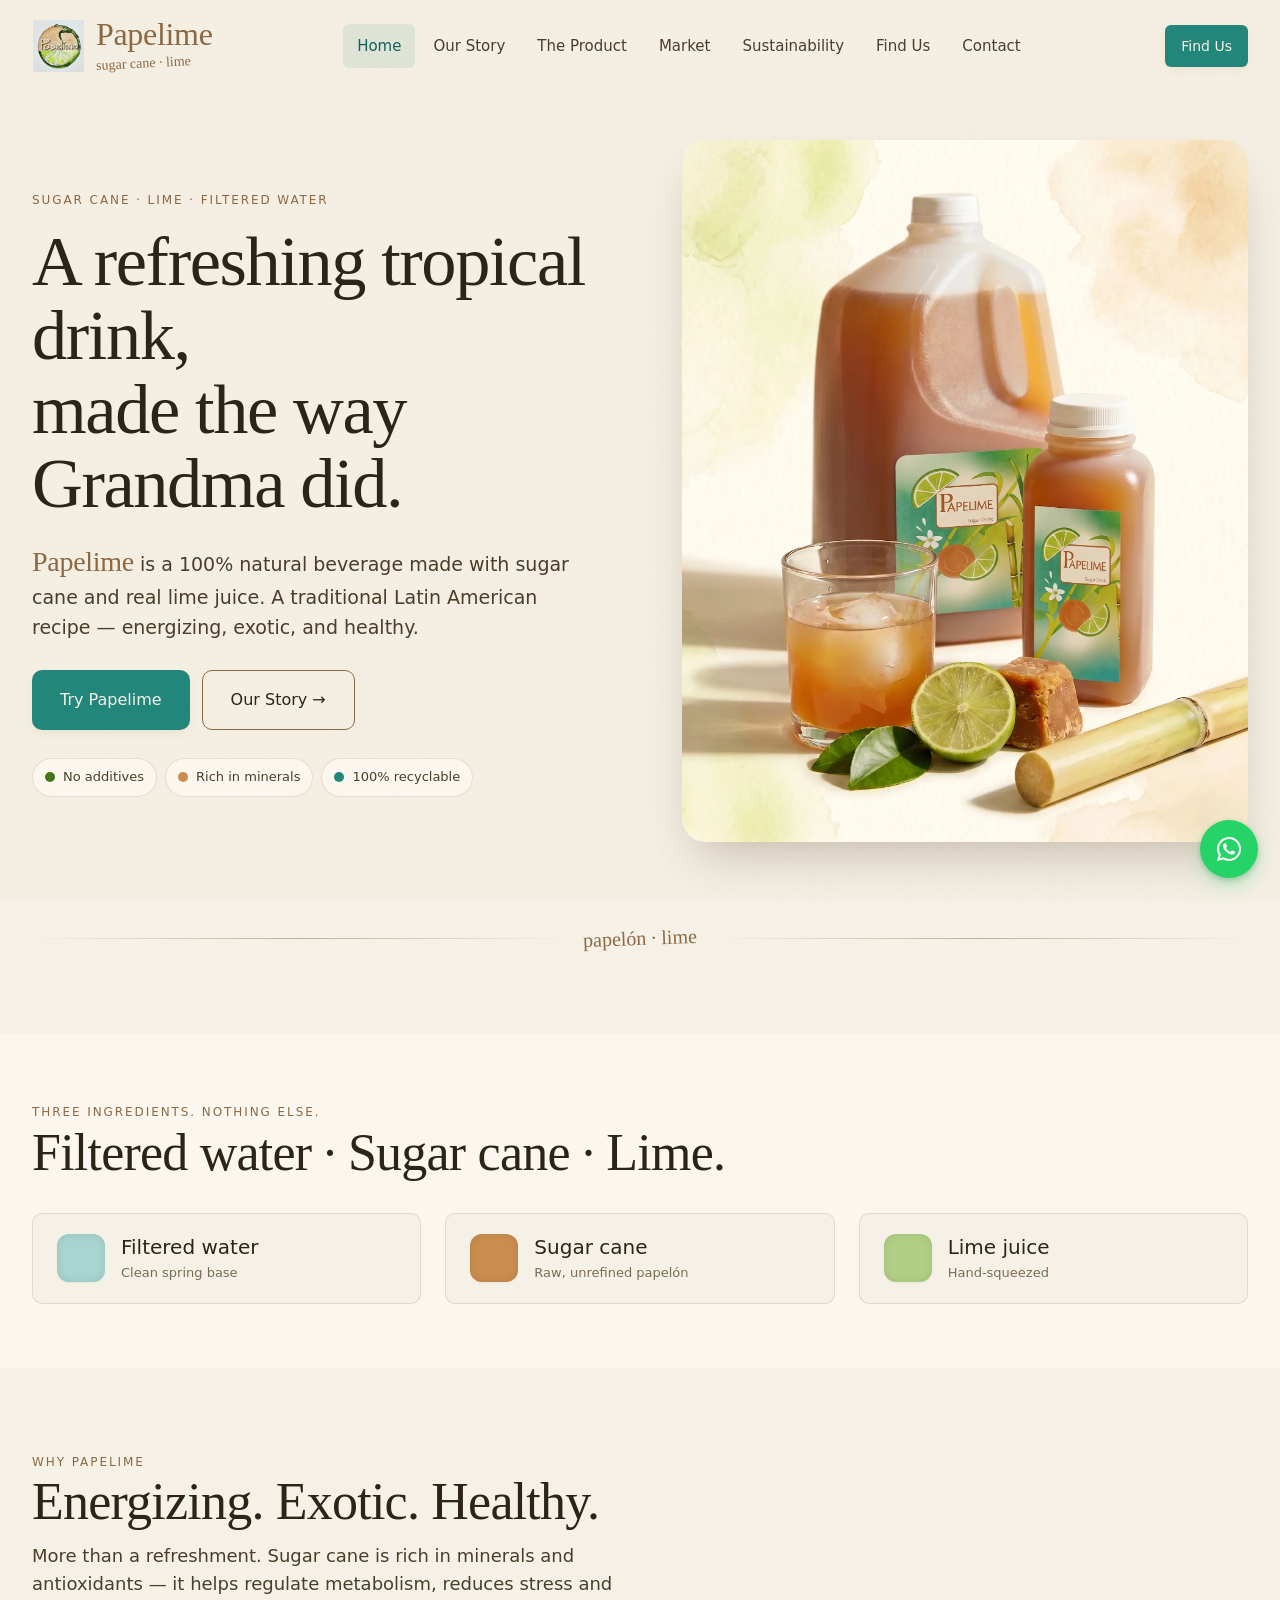
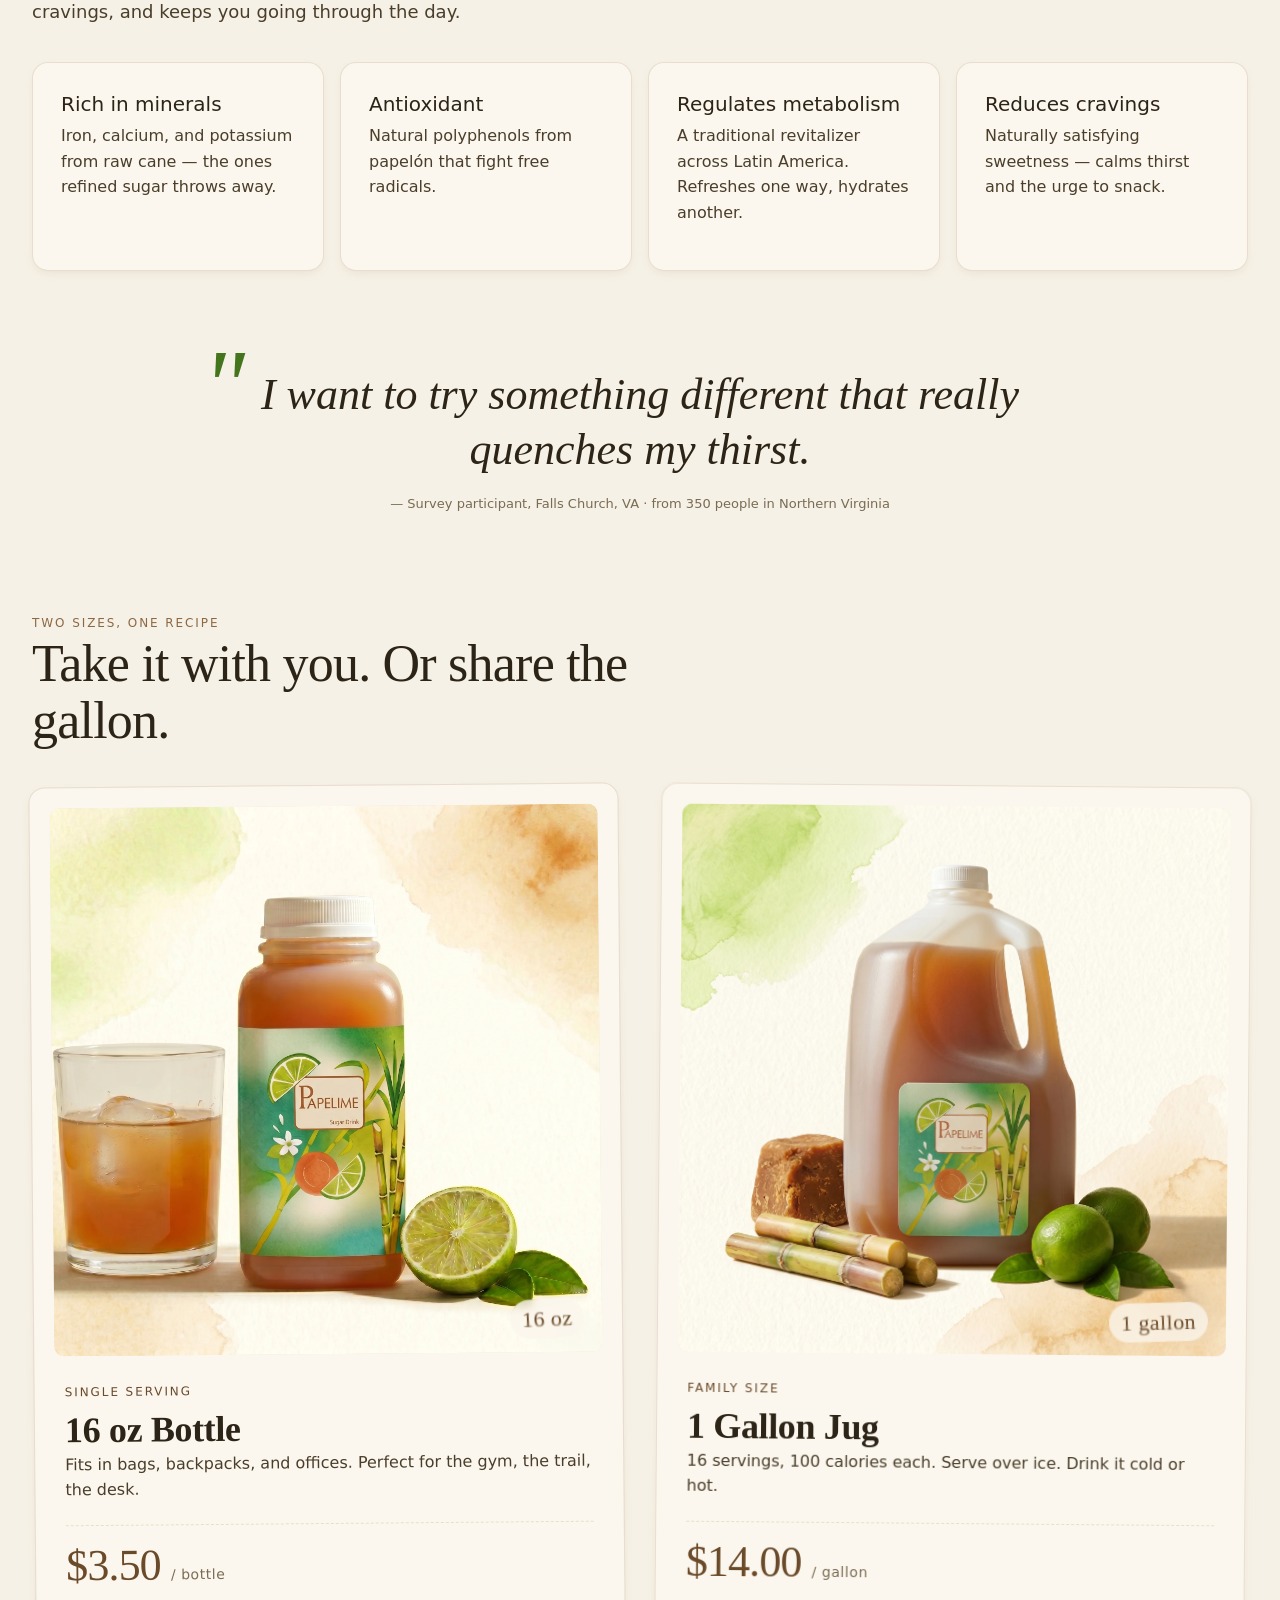
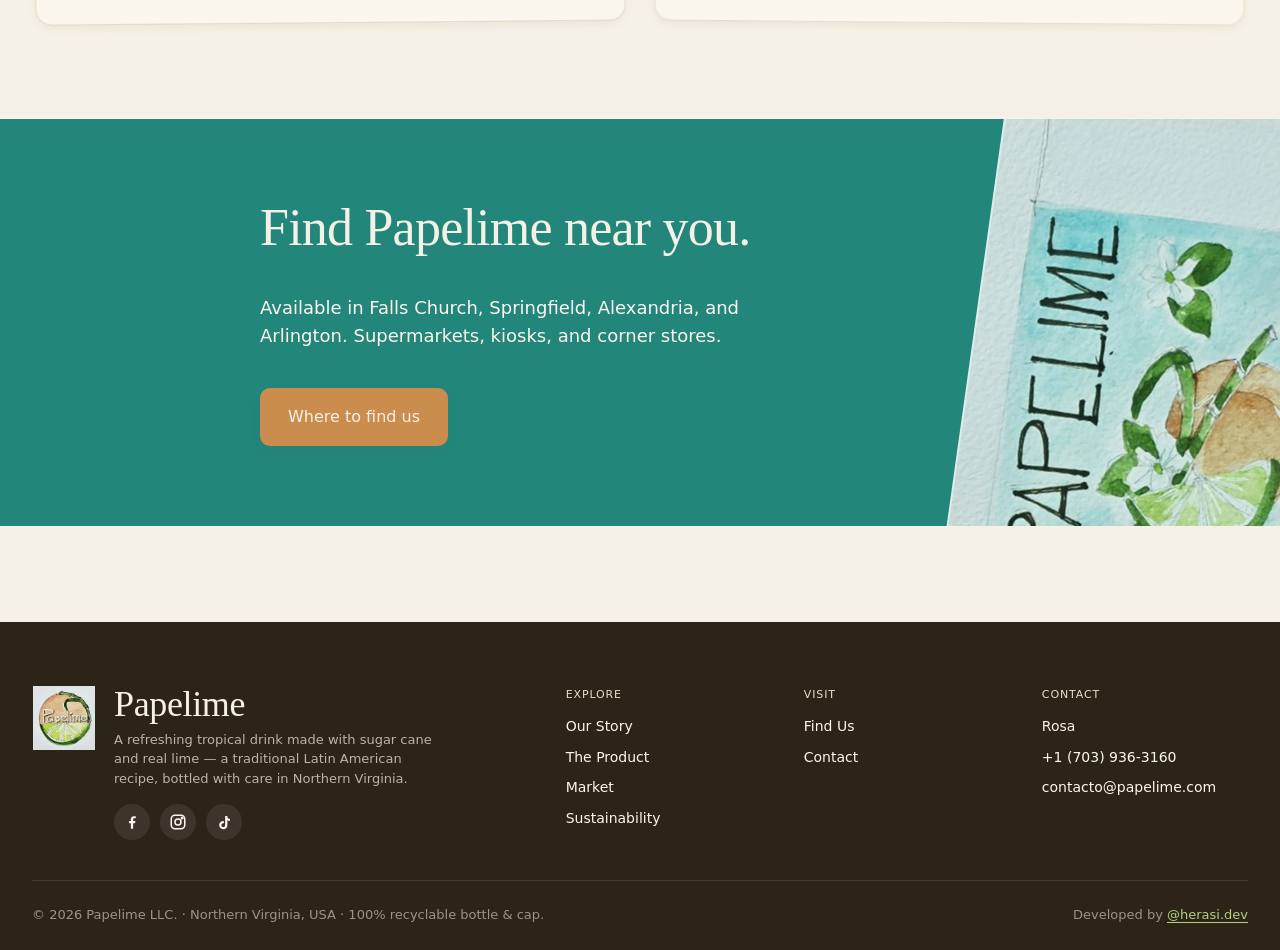
==== commit 7dcf0687: "Remove Fresh today hero label The hand-written sticker was getting clipped by the image edge overflo" ====
--- a/index.html
+++ b/index.html
@@ -58,10 +58,6 @@
   <div class="hero__art">
     <div class="hero__photo-wrap">
       <img class="hero__photo" src="assets/hero-duo.webp" alt="Papelime — 1 gallon jug, 16 oz bottle, glass with ice, lime and sugar cane"/>
-      <div class="hero__label">
-        <span class="script-note" style="font-size:26px; transform:rotate(-4deg); color:var(--molasses);">Fresh today</span>
-        <span class="t-caption" style="display:block; margin-top:4px;">cane &middot; lime &middot; ice</span>
-      </div>
     </div>
   </div>
 </section>
--- a/styles.css
+++ b/styles.css
@@ -261,12 +261,12 @@
 .hero__photo { width: 100%; height: 100%; object-fit: cover; object-position: center 20%; }
 .hero__label {
   position: absolute;
-  right: -22px; bottom: 32px;
+  left: -18px; top: 28px;
   background: var(--paper-warm);
   padding: 14px 18px;
   border-radius: var(--radius-md);
   box-shadow: var(--shadow-3);
-  transform: rotate(3deg);
+  transform: rotate(-3deg);
   border: 1.5px solid rgba(140,104,67,.18);
   z-index: 3;
 }
@@ -456,18 +456,66 @@
 .find__num { font-family: var(--font-display); font-size: 56px; line-height: 1; color: var(--papelon-dark); }
 .map { max-width: 1320px; margin: 32px auto 0; padding: 0 32px; }
 .map__inner {
-  position: relative; height: 380px;
-  background:
-    radial-gradient(ellipse at 30% 40%, rgba(177,208,133,.30) 0%, transparent 60%),
-    radial-gradient(ellipse at 70% 60%, rgba(35,134,123,.18) 0%, transparent 60%),
-    var(--paper-warm);
+  position: relative;
+  aspect-ratio: 8 / 5;
+  background: var(--paper-warm);
   border-radius: var(--radius-lg);
-  border: 1px solid var(--ink-faint);
+  border: 1px solid var(--paper-edge);
+  box-shadow: var(--shadow-1);
   overflow: hidden;
 }
-.map__pin { position: absolute; display: flex; align-items: center; gap: 10px; transform: translate(-50%, -50%); }
-.map__dot { width: 14px; height: 14px; background: var(--papelon); border: 2px solid var(--paper); border-radius: 50%; box-shadow: var(--shadow-2); }
-.map__caption { position: absolute; bottom: 16px; right: 24px; color: var(--ink-mute); font-style: italic; }
+.map__svg { width: 100%; height: 100%; display: block; position: relative; z-index: 1; }
+.map__caption {
+  position: absolute; bottom: 14px; right: 22px;
+  color: var(--ink-mute); font-style: italic; font-size: 12px;
+  z-index: 2;
+}
+
+/* SVG geography — editorial cartographic style */
+.map__grid line { stroke: var(--molasses-dark); stroke-width: .5; opacity: .06; }
+.map__dc { fill: rgba(140,104,67,.04); }
+.map__river-fill { fill: rgba(168,213,208,.32); }
+.map__river-line { fill: none; stroke: var(--cane-teal-dark); stroke-width: 1; opacity: .7; }
+.map__route {
+  fill: none;
+  stroke: var(--papelon-dark); stroke-width: 1.4;
+  stroke-dasharray: 1 5; stroke-linecap: round; stroke-linejoin: round;
+  opacity: 0;
+  animation: mapRouteIn 1s var(--ease) 1.2s forwards;
+}
+@keyframes mapRouteIn { to { opacity: .85; } }
+
+.map__compass line { stroke: var(--ink-mute); stroke-width: .8; }
+.map__compass-arrow { fill: var(--papelon-dark); }
+.map__compass-text { font-family: var(--font-sans); font-size: 10px; letter-spacing: .15em; fill: var(--ink-soft); font-weight: 700; }
+
+.map__scale line { stroke: var(--ink-mute); stroke-width: 1; }
+.map__scale text { font-family: var(--font-sans); font-size: 9px; letter-spacing: .12em; fill: var(--ink-mute); }
+
+.map__faraway { font-family: var(--font-sans); font-size: 10px; letter-spacing: .22em; fill: var(--ink-mute); font-weight: 600; }
+.map__faraway--sm { font-size: 8px; letter-spacing: .14em; opacity: .7; font-weight: 400; font-style: italic; }
+.map__river-label { font-family: var(--font-sans); font-size: 10px; letter-spacing: .35em; fill: var(--cane-teal-dark); font-weight: 600; }
+
+.map__city { cursor: default; transition: opacity .3s var(--ease); }
+.map__city-tick { stroke: var(--papelon-dark); stroke-width: .8; opacity: .4; }
+.map__city-pin { fill: var(--papelon-dark); stroke: var(--paper-warm); stroke-width: 2; transition: r .25s var(--ease), fill .25s var(--ease); }
+.map__city-num { font-family: var(--font-sans); font-size: 10px; font-weight: 700; letter-spacing: .04em; fill: var(--paper-warm); }
+.map__city-name { font-family: var(--font-sans); font-size: 13px; font-weight: 700; letter-spacing: .14em; fill: var(--ink); }
+.map__city-meta { font-family: var(--font-sans); font-size: 10px; letter-spacing: .08em; fill: var(--ink-mute); text-transform: lowercase; }
+
+.map__city { opacity: 0; animation: mapCityIn .55s var(--ease) forwards; }
+.map__city:nth-of-type(1) { animation-delay: 1.4s; }
+.map__city:nth-of-type(2) { animation-delay: 1.55s; }
+.map__city:nth-of-type(3) { animation-delay: 1.7s; }
+.map__city:nth-of-type(4) { animation-delay: 1.85s; }
+@keyframes mapCityIn { from { opacity: 0; } to { opacity: 1; } }
+.map__city:hover .map__city-pin { r: 16; fill: var(--molasses-dark); }
+
+@media (max-width: 640px) {
+  .map__inner { aspect-ratio: 4 / 5; }
+  .map__city-label { font-size: 30px; }
+  .map__river-label { font-size: 24px; }
+}
 
 /* ── CONTACT ──────────────────────────────────────────────────── */
 .contact { display: grid; grid-template-columns: 1fr 1.2fr; gap: 32px; max-width: 1100px; margin: 0 auto 80px; padding: 0 32px; }
@@ -566,7 +614,7 @@
   .footer__cols { grid-template-columns: 1fr; }
   .hero { padding: 24px 16px 56px; }
   .page-hero, .section, .band, .product, .recipe, .find, .eco, .pledge, .contact, .map { padding-left: 16px; padding-right: 16px; }
-  .hero__label { right: 8px; }
+  .hero__label { left: 8px; top: 12px; }
 }
 
 /* ── WHATSAPP FLOATING BUTTON ─────────────────────────────────── */
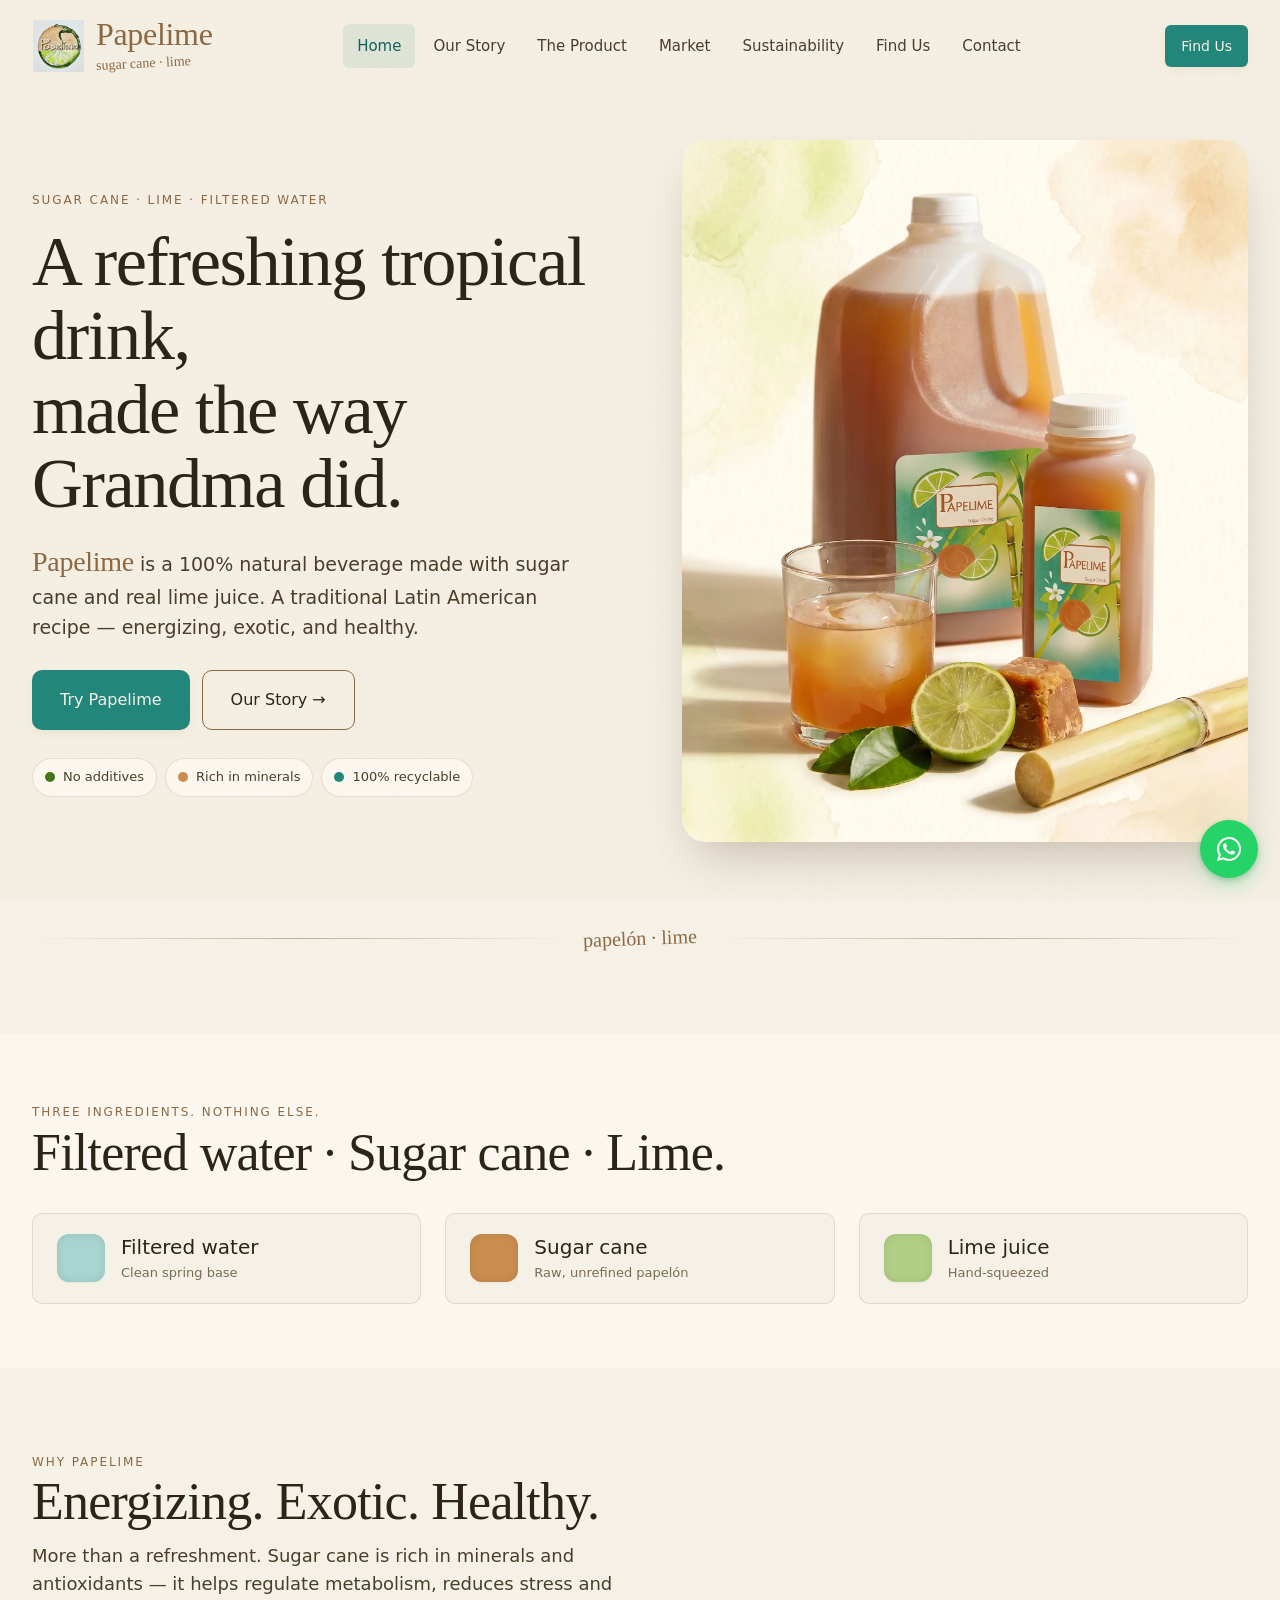
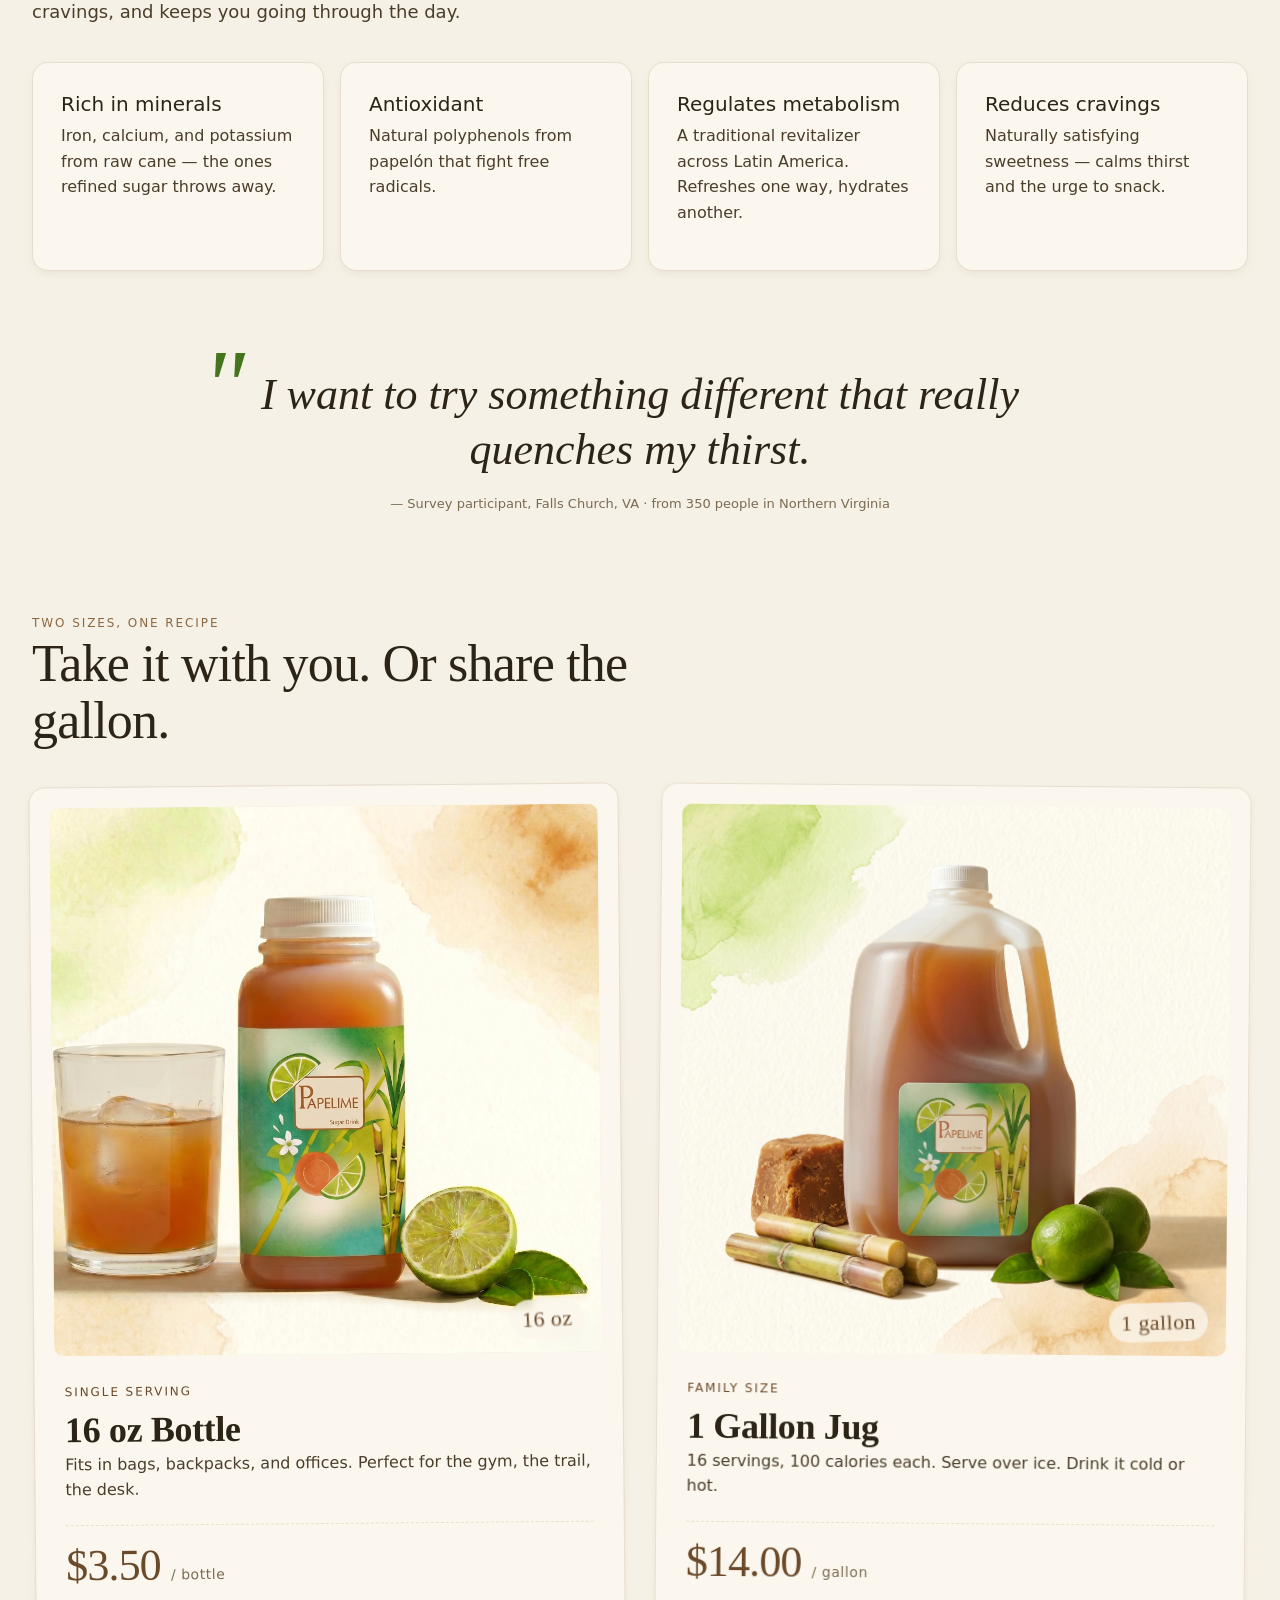
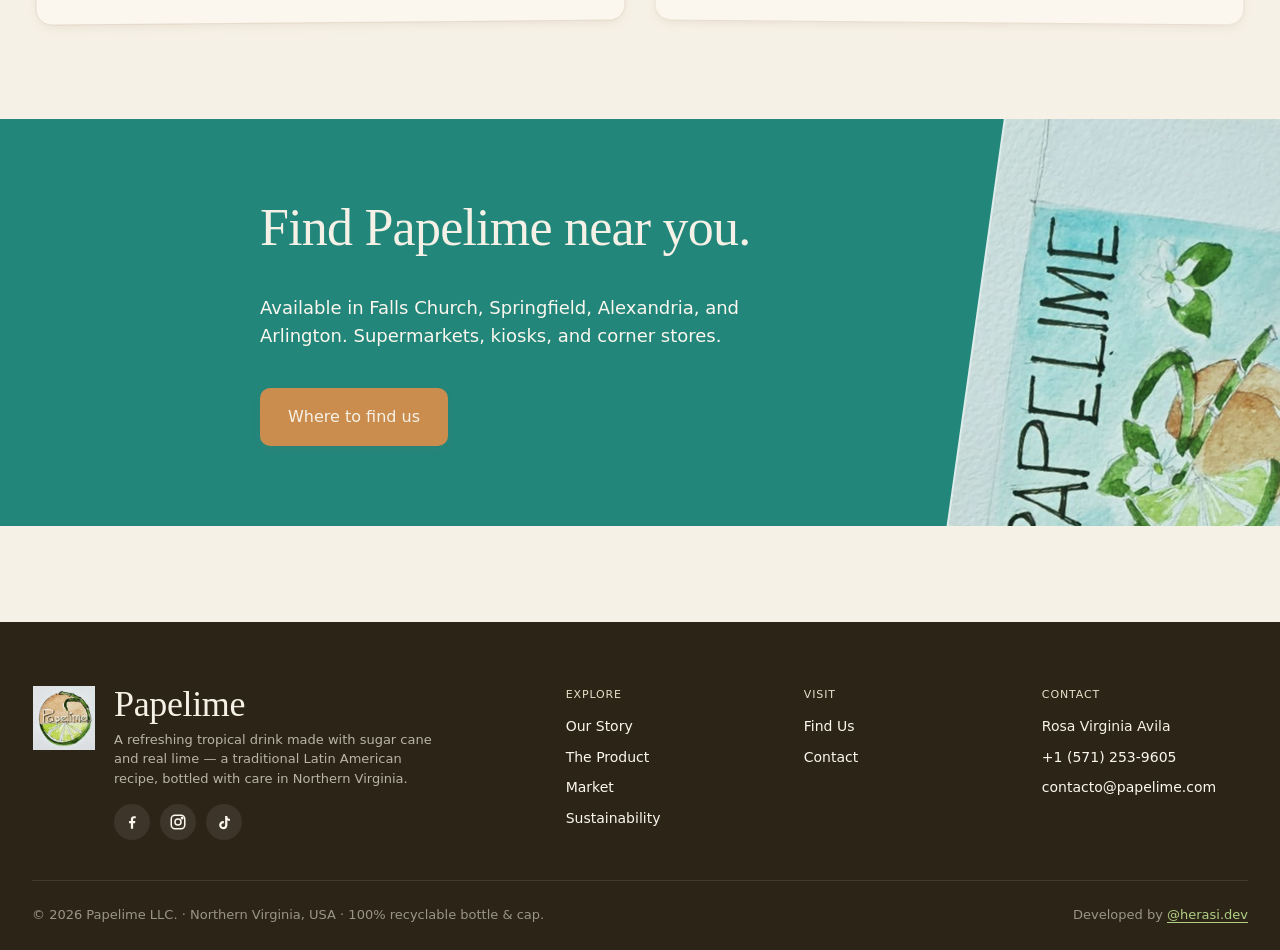
==== commit d989d0c2: "Update owner name (Rosa Virginia Avila) and company phone (+1 571-253-9605) - Footer + contact card " ====
--- a/index.html
+++ b/index.html
@@ -187,8 +187,8 @@
       <div>
         <h4>Contact</h4>
         <ul>
-          <li>Rosa</li>
-          <li><a data-tel="+1 (703) 936-3160">+1 (703) 936-3160</a></li>
+          <li>Rosa Virginia Avila</li>
+          <li><a data-tel="+1 (571) 253-9605">+1 (571) 253-9605</a></li>
           <li><a data-mailto="contacto:papelime.com">Write us</a></li>
         </ul>
       </div>
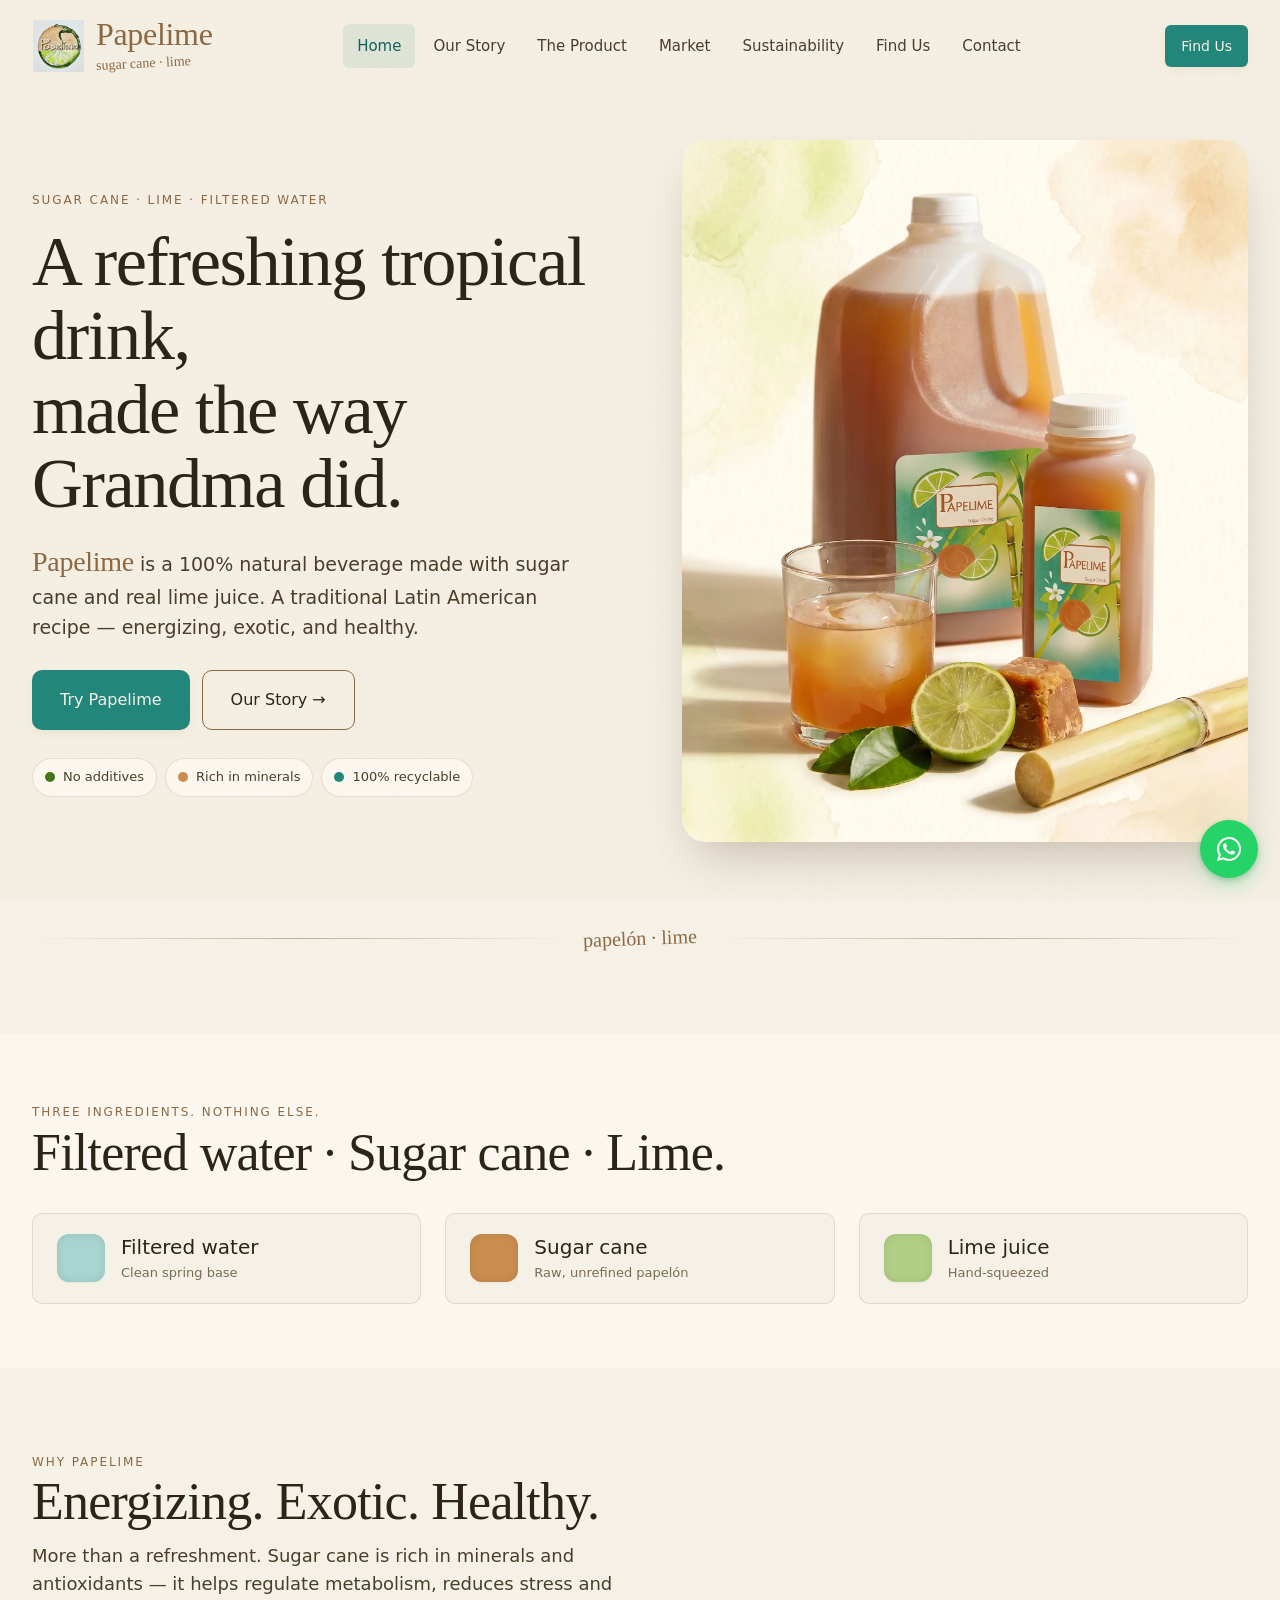
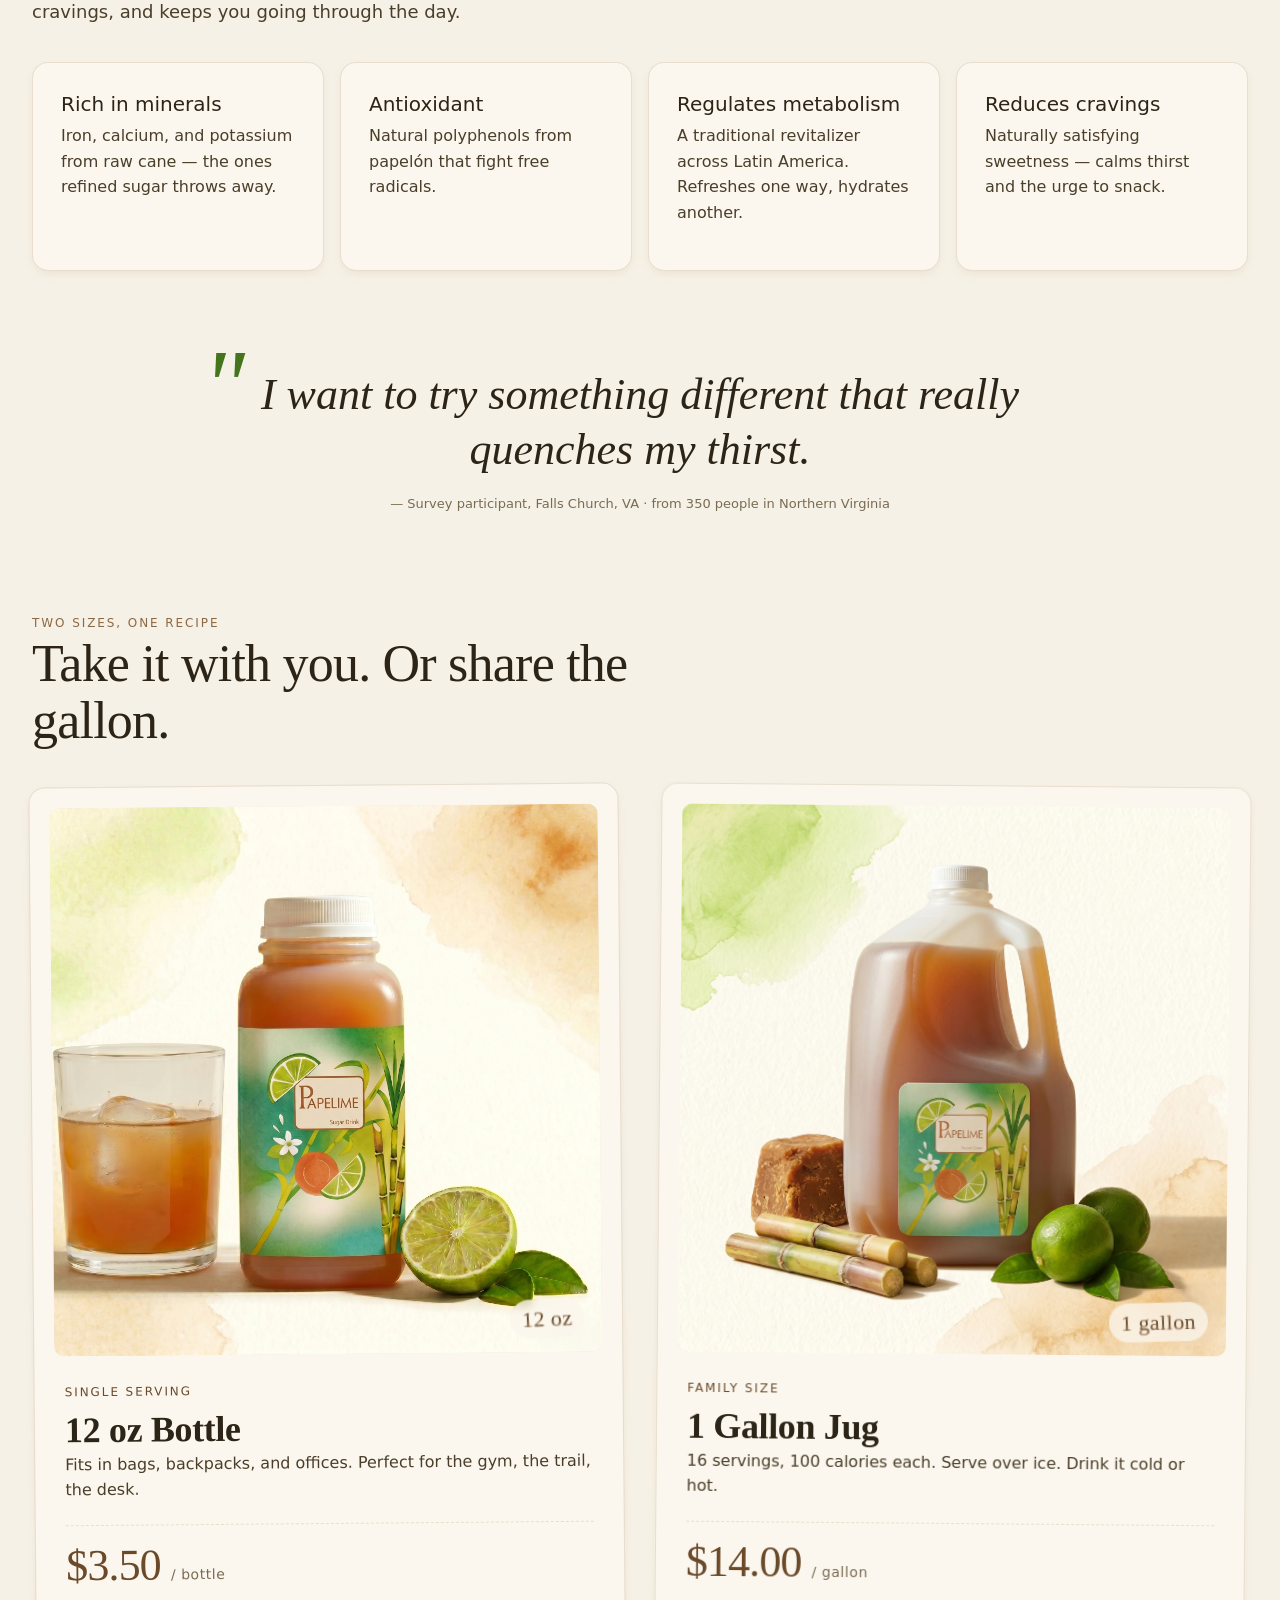
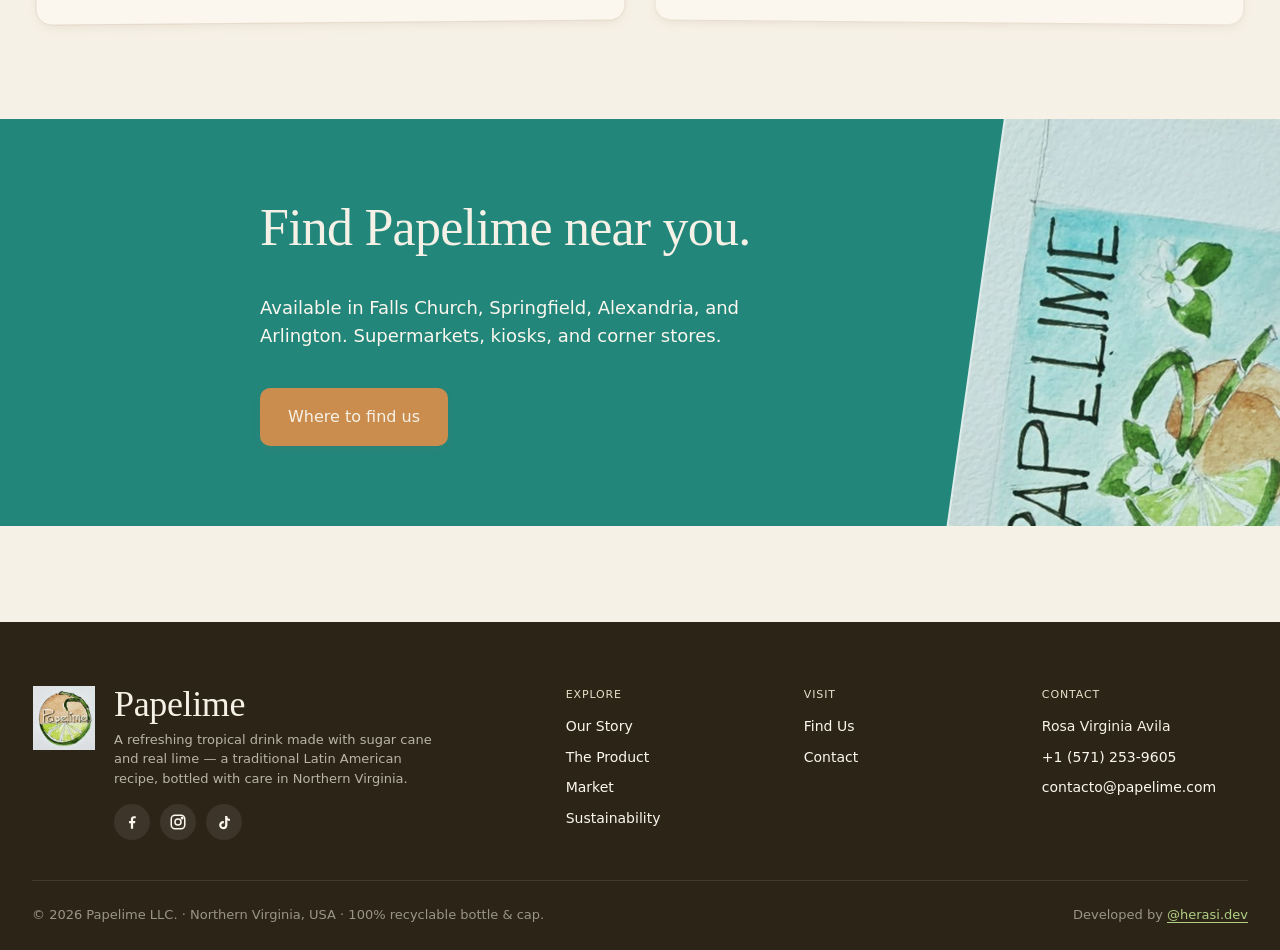
==== commit e4109e4b: "Correct bottle size: 16 oz → 12 oz (matches the real Nutrition Facts label, 355mL serving size) - Re" ====
--- a/index.html
+++ b/index.html
@@ -57,7 +57,7 @@
   </div>
   <div class="hero__art">
     <div class="hero__photo-wrap">
-      <img class="hero__photo" src="assets/hero-duo.webp" alt="Papelime — 1 gallon jug, 16 oz bottle, glass with ice, lime and sugar cane"/>
+      <img class="hero__photo" src="assets/hero-duo.webp" alt="Papelime — 1 gallon jug, 12 oz bottle, glass with ice, lime and sugar cane"/>
     </div>
   </div>
 </section>
@@ -117,10 +117,10 @@
   </div>
   <div class="sizes">
     <div class="card sizes__card">
-      <div class="sizes__card-art" data-note="16 oz"><img src="assets/bottle-16oz.webp" alt="Papelime 16 oz bottle"/></div>
+      <div class="sizes__card-art" data-note="12 oz"><img src="assets/bottle-12oz.webp" alt="Papelime 12 oz bottle"/></div>
       <div class="sizes__card-body">
         <span class="t-eyebrow">Single serving</span>
-        <h3 class="t-h2" style="margin:8px 0 4px;">16 oz Bottle</h3>
+        <h3 class="t-h2" style="margin:8px 0 4px;">12 oz Bottle</h3>
         <p class="t-body">Fits in bags, backpacks, and offices. Perfect for the gym, the trail, the desk.</p>
         <div class="price"><span class="price__amount">$3.50</span><span class="price__unit">/ bottle</span></div>
       </div>
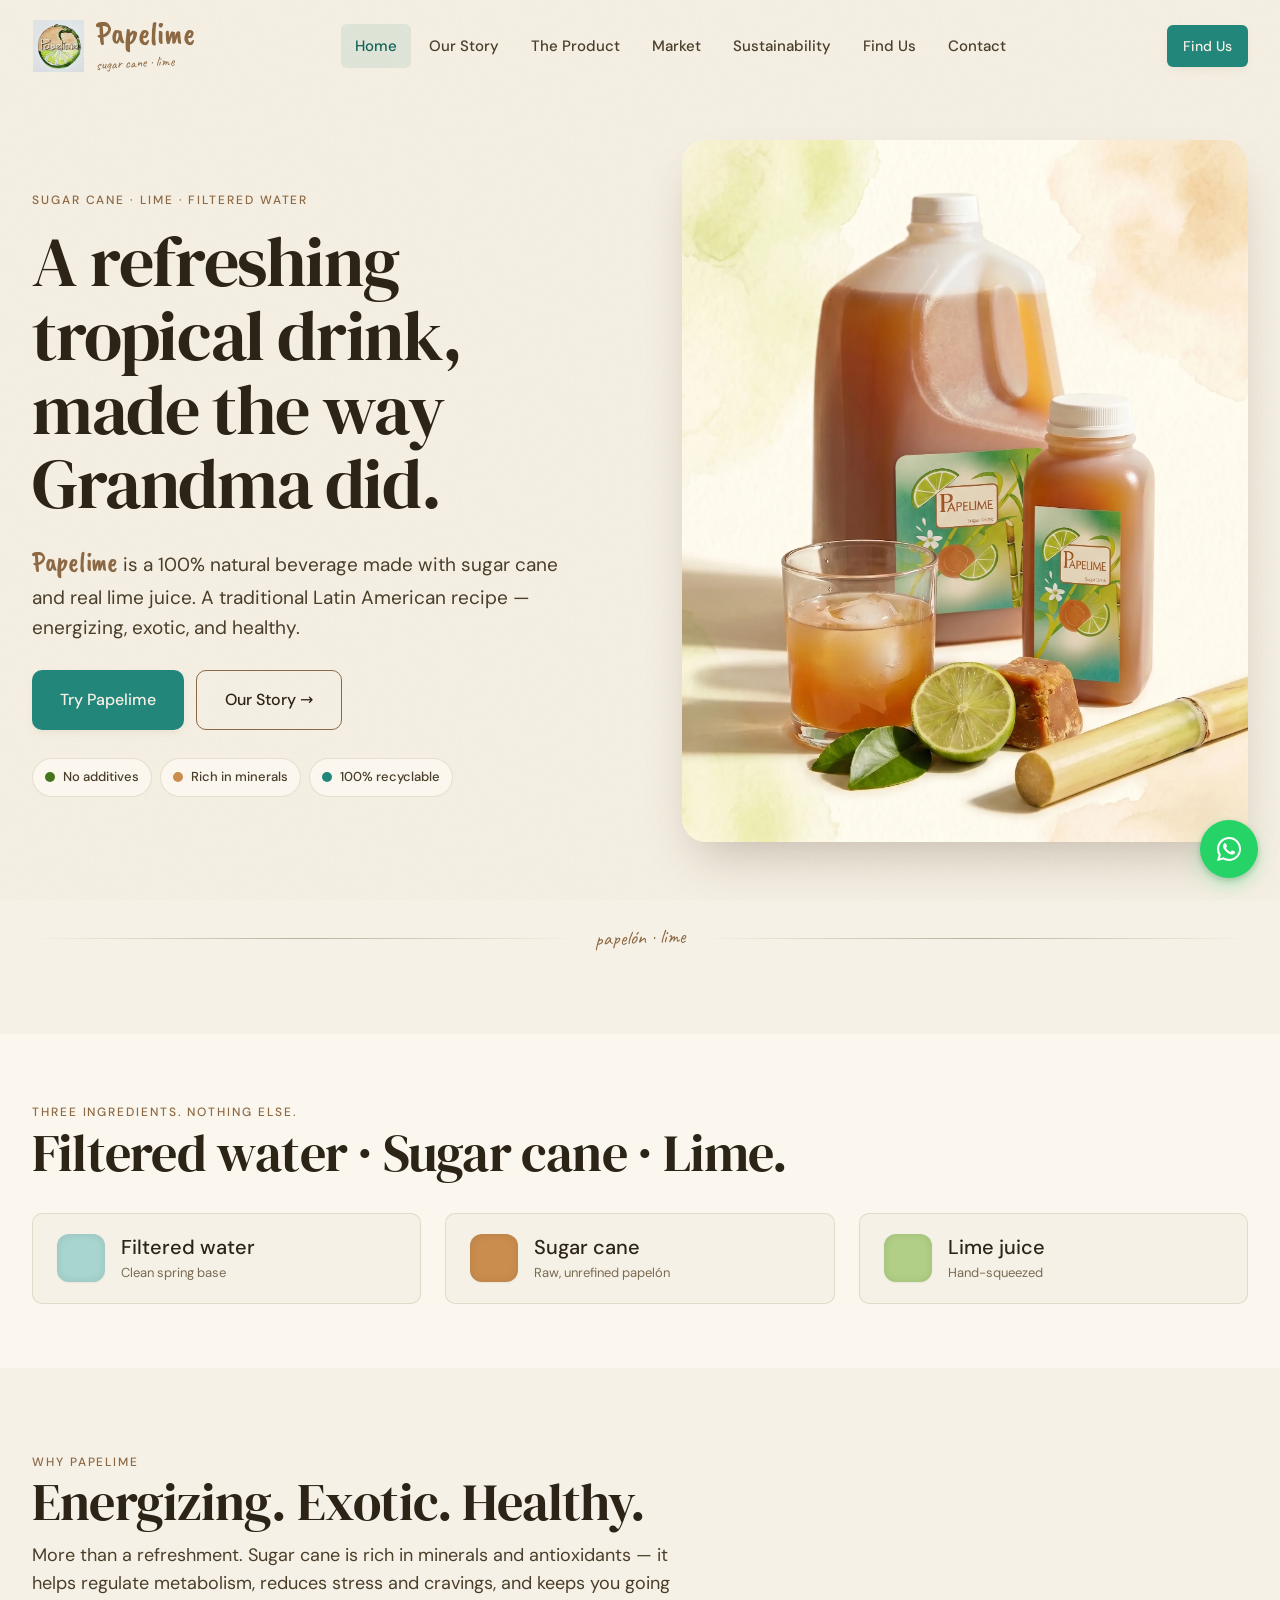
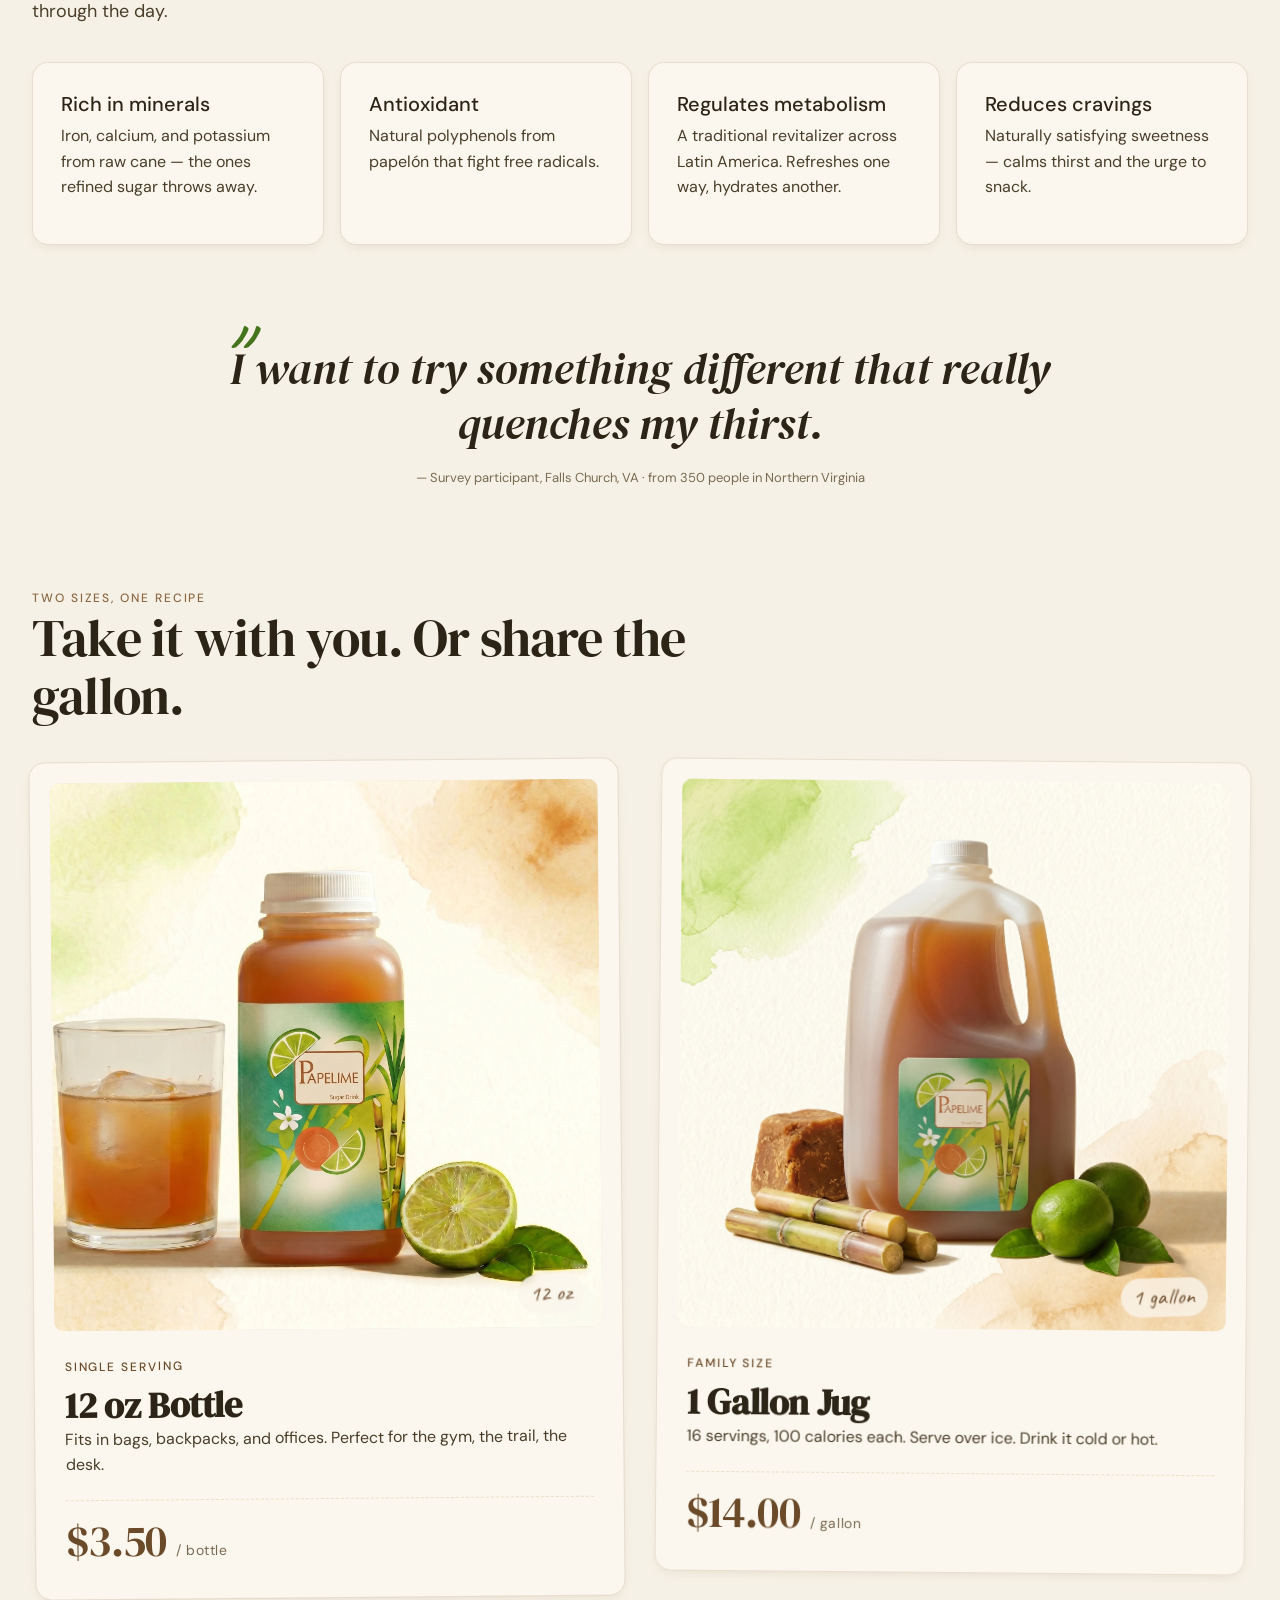
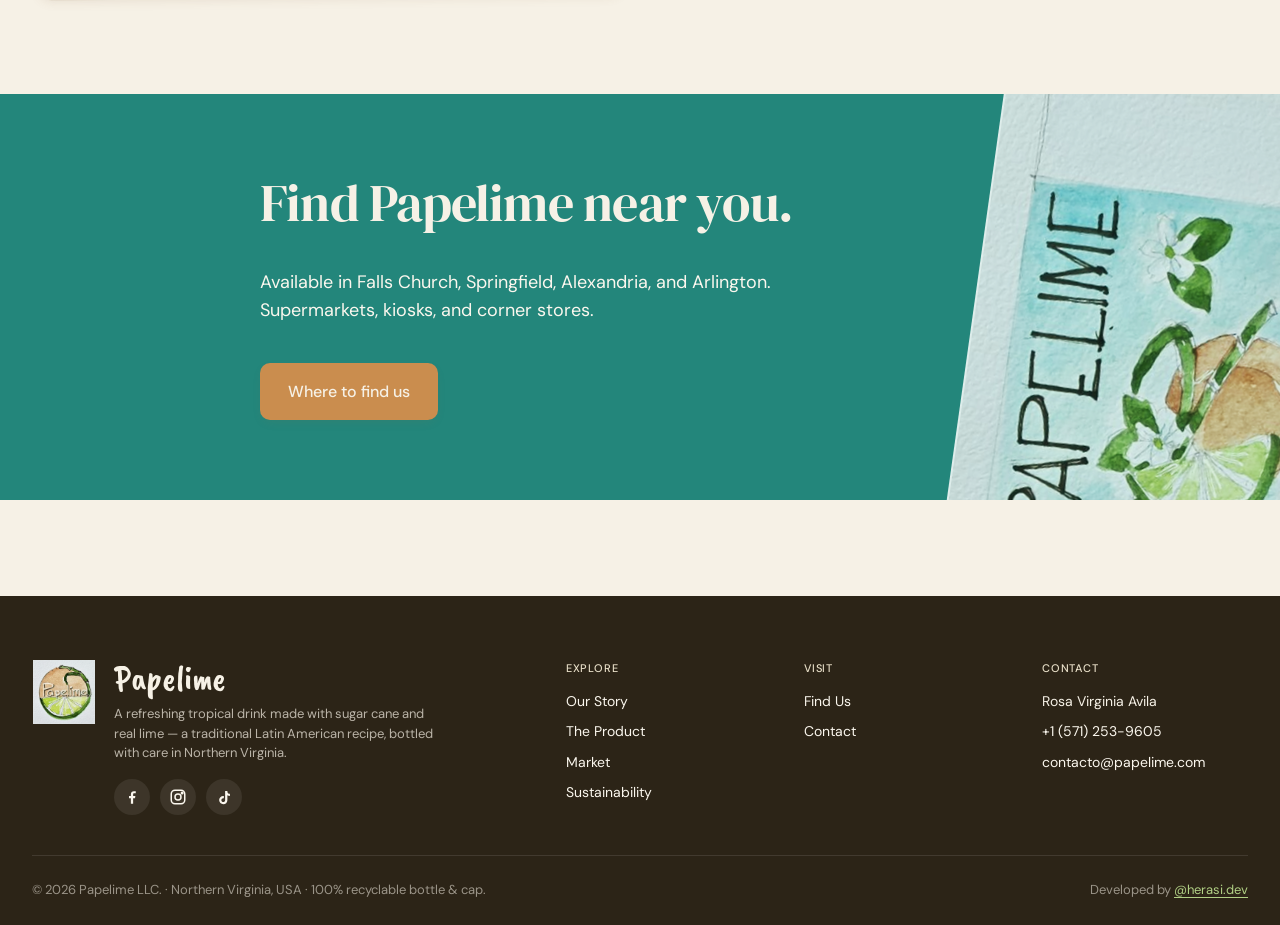
==== commit efe1fa8d: "Security hardening: self-host fonts, hash-based CSP, COEP/CORP, SECURITY.md Fonts: - Downloaded 10 w" ====
--- a/index.html
+++ b/index.html
@@ -3,11 +3,110 @@
 <head>
 <meta charset="utf-8"/>
 <meta name="viewport" content="width=device-width, initial-scale=1"/>
-<meta http-equiv="Content-Security-Policy" content="default-src 'self'; img-src 'self' data:; style-src 'self' 'unsafe-inline' https://fonts.googleapis.com; font-src 'self' https://fonts.gstatic.com; script-src 'self'; connect-src 'self'; frame-ancestors 'none'; base-uri 'self'; form-action 'none';"/>
+<meta http-equiv="Content-Security-Policy" content="default-src 'self'; img-src 'self' data:; style-src 'self' 'unsafe-inline'; font-src 'self'; script-src 'self' 'sha256-t3C72dcXZtRxiBUcTWAsmkxx/c87P61Ic8C6x0PdL+U='; connect-src 'self'; frame-ancestors 'none'; base-uri 'self'; form-action 'none';"/>
 <title>Papelime — Sugar Cane &amp; Lime · Northern Virginia</title>
 <meta name="description" content="A refreshing tropical drink made with sugar cane and real lime juice. A traditional Latin American recipe — energizing, exotic, healthy."/>
+<link rel="canonical" href="https://papelime.com/"/>
+<link rel="manifest" href="/manifest.webmanifest"/>
+<link rel="alternate" type="application/xml" title="Sitemap" href="/sitemap.xml"/>
+<meta name="theme-color" content="#CA8D4E"/>
+<meta name="author" content="Papelime LLC"/>
+<meta name="robots" content="index, follow, max-image-preview:large, max-snippet:-1"/>
+<meta property="og:type" content="website"/>
+<meta property="og:url" content="https://papelime.com/"/>
+<meta property="og:title" content="Papelime - Sugar Cane & Lime in Northern Virginia"/>
+<meta property="og:description" content="A refreshing tropical drink made with sugar cane and real lime juice. A traditional Latin American recipe — energizing, exotic, healthy."/>
+<meta property="og:image" content="https://papelime.com/assets/hero-duo.webp"/>
+<meta property="og:image:alt" content="Papelime - 1 gallon jug, 12 oz bottle, glass with ice, lime and sugar cane"/>
+<meta property="og:site_name" content="Papelime"/>
+<meta property="og:locale" content="en_US"/>
+<meta name="twitter:card" content="summary_large_image"/>
+<meta name="twitter:title" content="Papelime - Sugar Cane & Lime in Northern Virginia"/>
+<meta name="twitter:description" content="A refreshing tropical drink made with sugar cane and real lime juice. A traditional Latin American recipe — energizing, exotic, healthy."/>
+<meta name="twitter:image" content="https://papelime.com/assets/hero-duo.webp"/>
 <link rel="stylesheet" href="styles.css"/>
 <link rel="icon" type="image/png" href="assets/papelime-logo.png"/>
+<script type="application/ld+json">
+{
+  "@context": "https://schema.org",
+  "@graph": [
+    {
+      "@type": "Organization",
+      "@id": "https://papelime.com/#organization",
+      "name": "Papelime LLC",
+      "alternateName": "Papelime",
+      "url": "https://papelime.com/",
+      "logo": "https://papelime.com/assets/papelime-logo.png",
+      "founder": {
+        "@type": "Person",
+        "name": "Rosa Virginia Avila"
+      },
+      "address": {
+        "@type": "PostalAddress",
+        "addressLocality": "Northern Virginia",
+        "addressRegion": "VA",
+        "addressCountry": "US"
+      },
+      "telephone": "+15712539605",
+      "email": "contacto@papelime.com",
+      "sameAs": [
+        "https://facebook.com/papelime",
+        "https://instagram.com/papelime",
+        "https://tiktok.com/@papelime"
+      ]
+    },
+    {
+      "@type": "LocalBusiness",
+      "@id": "https://papelime.com/#localbusiness",
+      "name": "Papelime",
+      "image": "https://papelime.com/assets/hero-duo.webp",
+      "url": "https://papelime.com/",
+      "telephone": "+15712539605",
+      "email": "contacto@papelime.com",
+      "address": {
+        "@type": "PostalAddress",
+        "addressLocality": "Northern Virginia",
+        "addressRegion": "VA",
+        "addressCountry": "US"
+      },
+      "areaServed": [
+        {
+          "@type": "City",
+          "name": "Falls Church"
+        },
+        {
+          "@type": "City",
+          "name": "Springfield"
+        },
+        {
+          "@type": "City",
+          "name": "Alexandria"
+        },
+        {
+          "@type": "City",
+          "name": "Arlington"
+        }
+      ],
+      "priceRange": "$$",
+      "founder": {
+        "@type": "Person",
+        "name": "Rosa Virginia Avila"
+      }
+    },
+    {
+      "@type": "WebSite",
+      "@id": "https://papelime.com/#website",
+      "url": "https://papelime.com/",
+      "name": "Papelime",
+      "description": "Refreshing tropical sugarcane and lime beverage, bottled in Northern Virginia.",
+      "publisher": {
+        "@id": "https://papelime.com/#organization"
+      },
+      "inLanguage": "en-US"
+    }
+  ]
+}
+</script>
 </head>
 <body>
 <div class="page-wrap">
--- a/styles.css
+++ b/styles.css
@@ -4,7 +4,17 @@
  * No depende de React ni de ningún framework.
  * ================================================================= */
 
-@import url('https://fonts.googleapis.com/css2?family=Caveat:wght@400;500;700&family=Caveat+Brush&family=DM+Sans:wght@300;400;500;700&family=DM+Serif+Display:ital@0;1&display=swap');
+/* ── SELF-HOSTED FONTS (no external CDN, privacy-friendly) ── */
+@font-face { font-family: 'Caveat';            font-style: normal; font-weight: 400; font-display: swap; src: url('assets/fonts/caveat-400.woff2') format('woff2'); }
+@font-face { font-family: 'Caveat';            font-style: normal; font-weight: 500; font-display: swap; src: url('assets/fonts/caveat-500.woff2') format('woff2'); }
+@font-face { font-family: 'Caveat';            font-style: normal; font-weight: 700; font-display: swap; src: url('assets/fonts/caveat-700.woff2') format('woff2'); }
+@font-face { font-family: 'Caveat Brush';      font-style: normal; font-weight: 400; font-display: swap; src: url('assets/fonts/caveat-brush-400.woff2') format('woff2'); }
+@font-face { font-family: 'DM Sans';           font-style: normal; font-weight: 300; font-display: swap; src: url('assets/fonts/dm-sans-300.woff2') format('woff2'); }
+@font-face { font-family: 'DM Sans';           font-style: normal; font-weight: 400; font-display: swap; src: url('assets/fonts/dm-sans-400.woff2') format('woff2'); }
+@font-face { font-family: 'DM Sans';           font-style: normal; font-weight: 500; font-display: swap; src: url('assets/fonts/dm-sans-500.woff2') format('woff2'); }
+@font-face { font-family: 'DM Sans';           font-style: normal; font-weight: 700; font-display: swap; src: url('assets/fonts/dm-sans-700.woff2') format('woff2'); }
+@font-face { font-family: 'DM Serif Display';  font-style: normal; font-weight: 400; font-display: swap; src: url('assets/fonts/dm-serif-display-400.woff2') format('woff2'); }
+@font-face { font-family: 'DM Serif Display';  font-style: italic; font-weight: 400; font-display: swap; src: url('assets/fonts/dm-serif-display-400-italic.woff2') format('woff2'); }
 
 /* ── TOKENS ─────────────────────────────────────────────────────── */
 :root {
